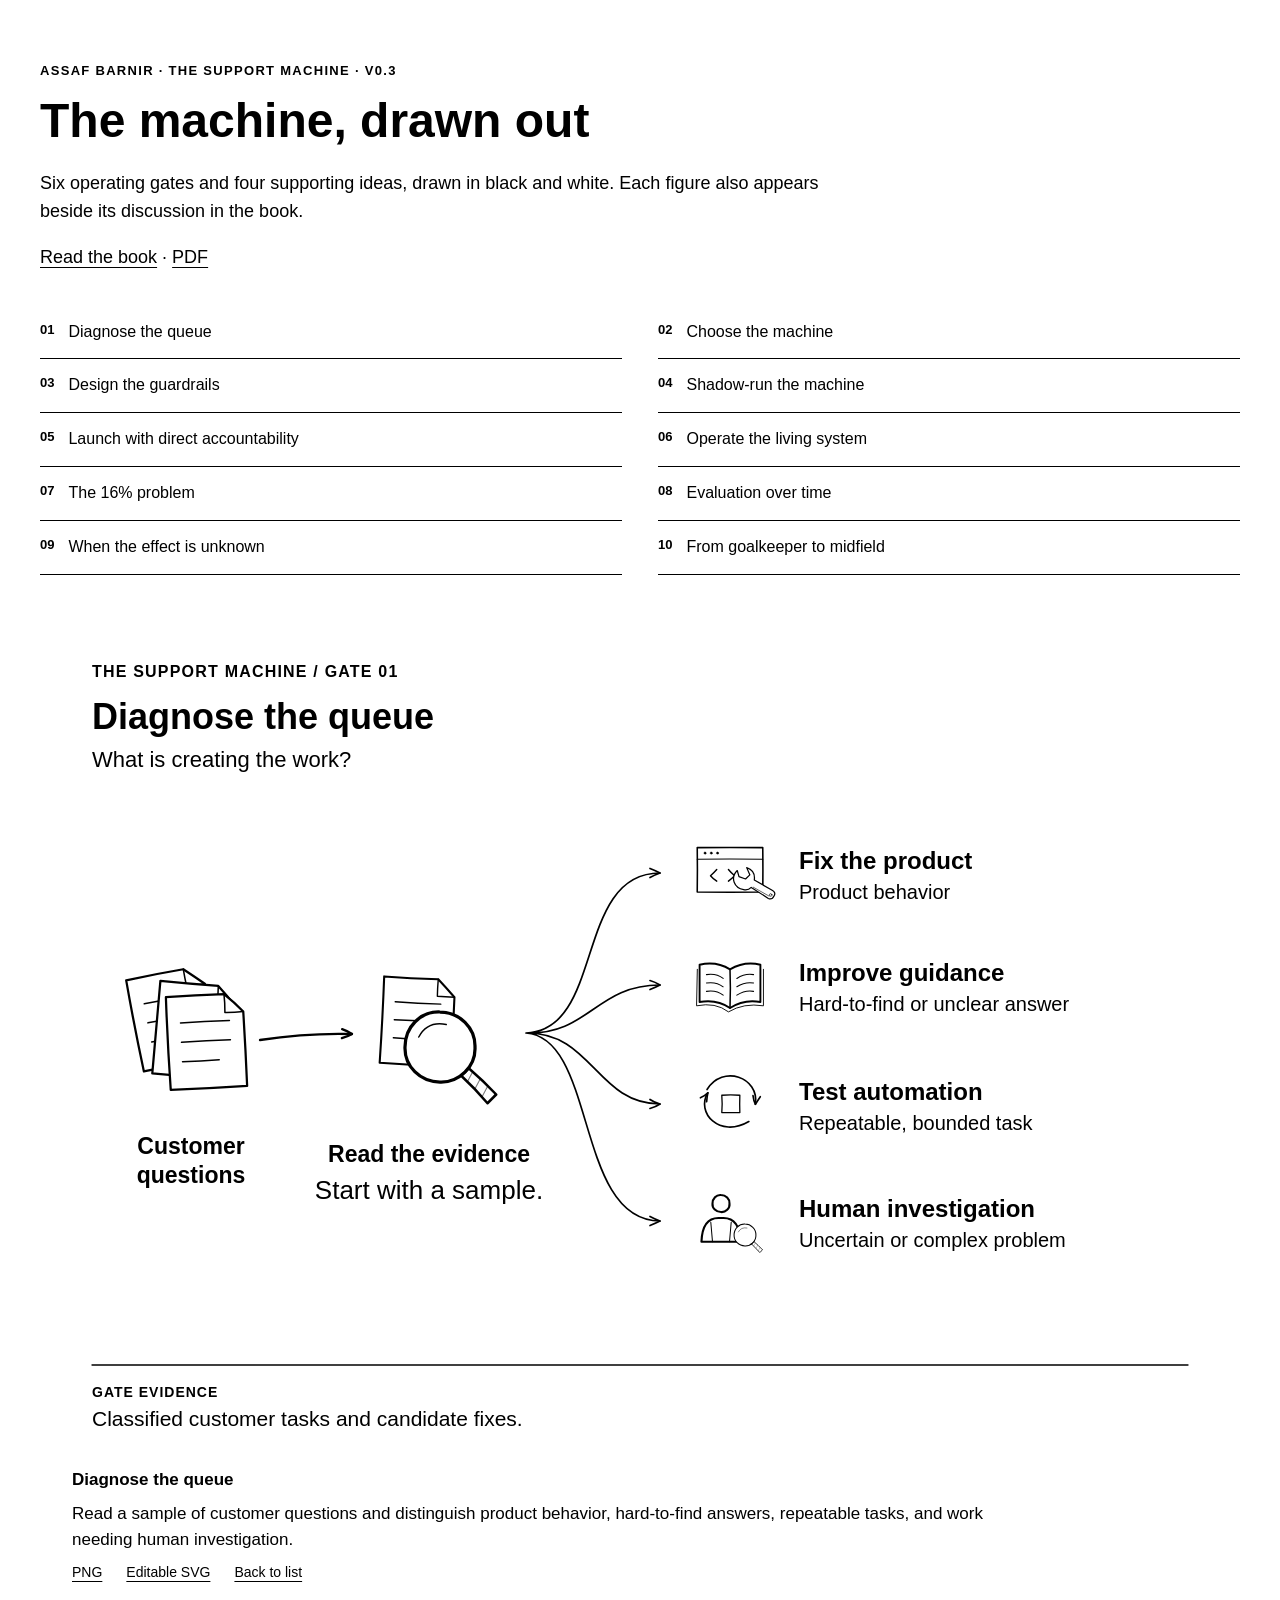
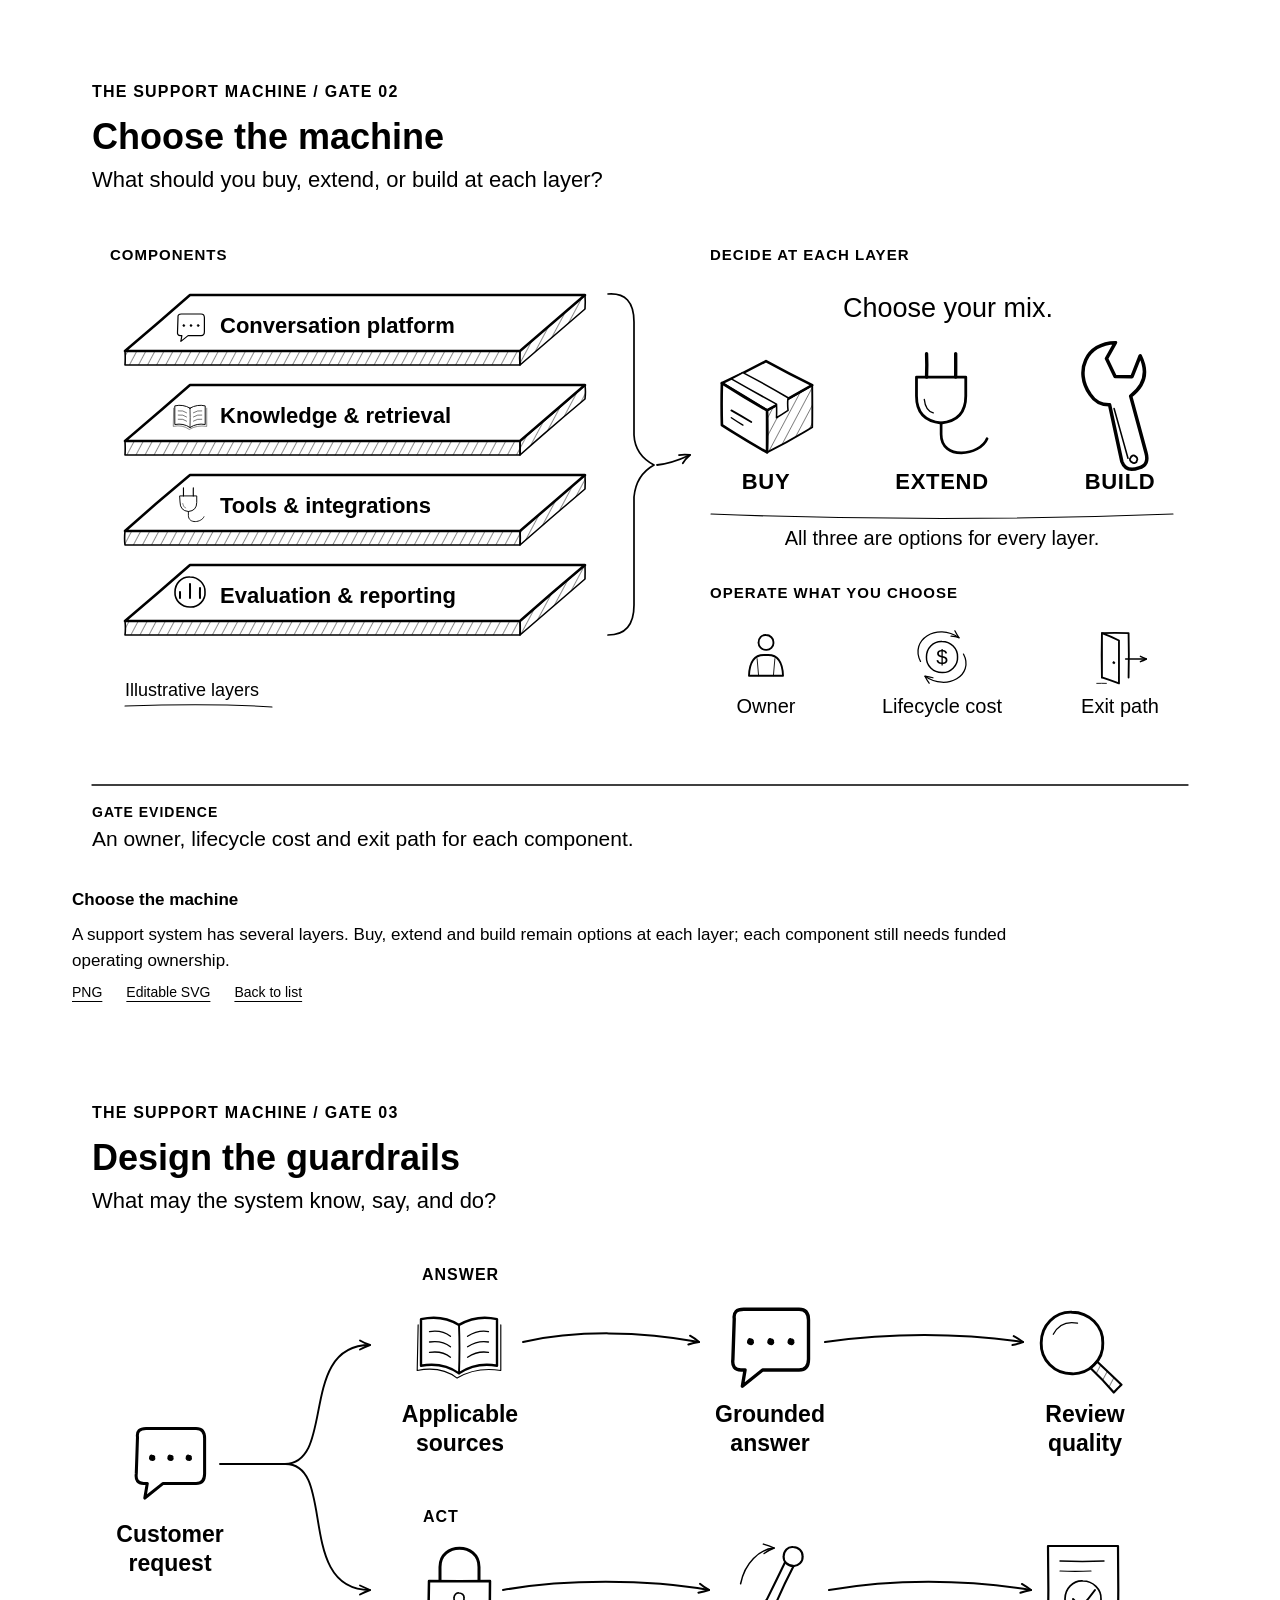
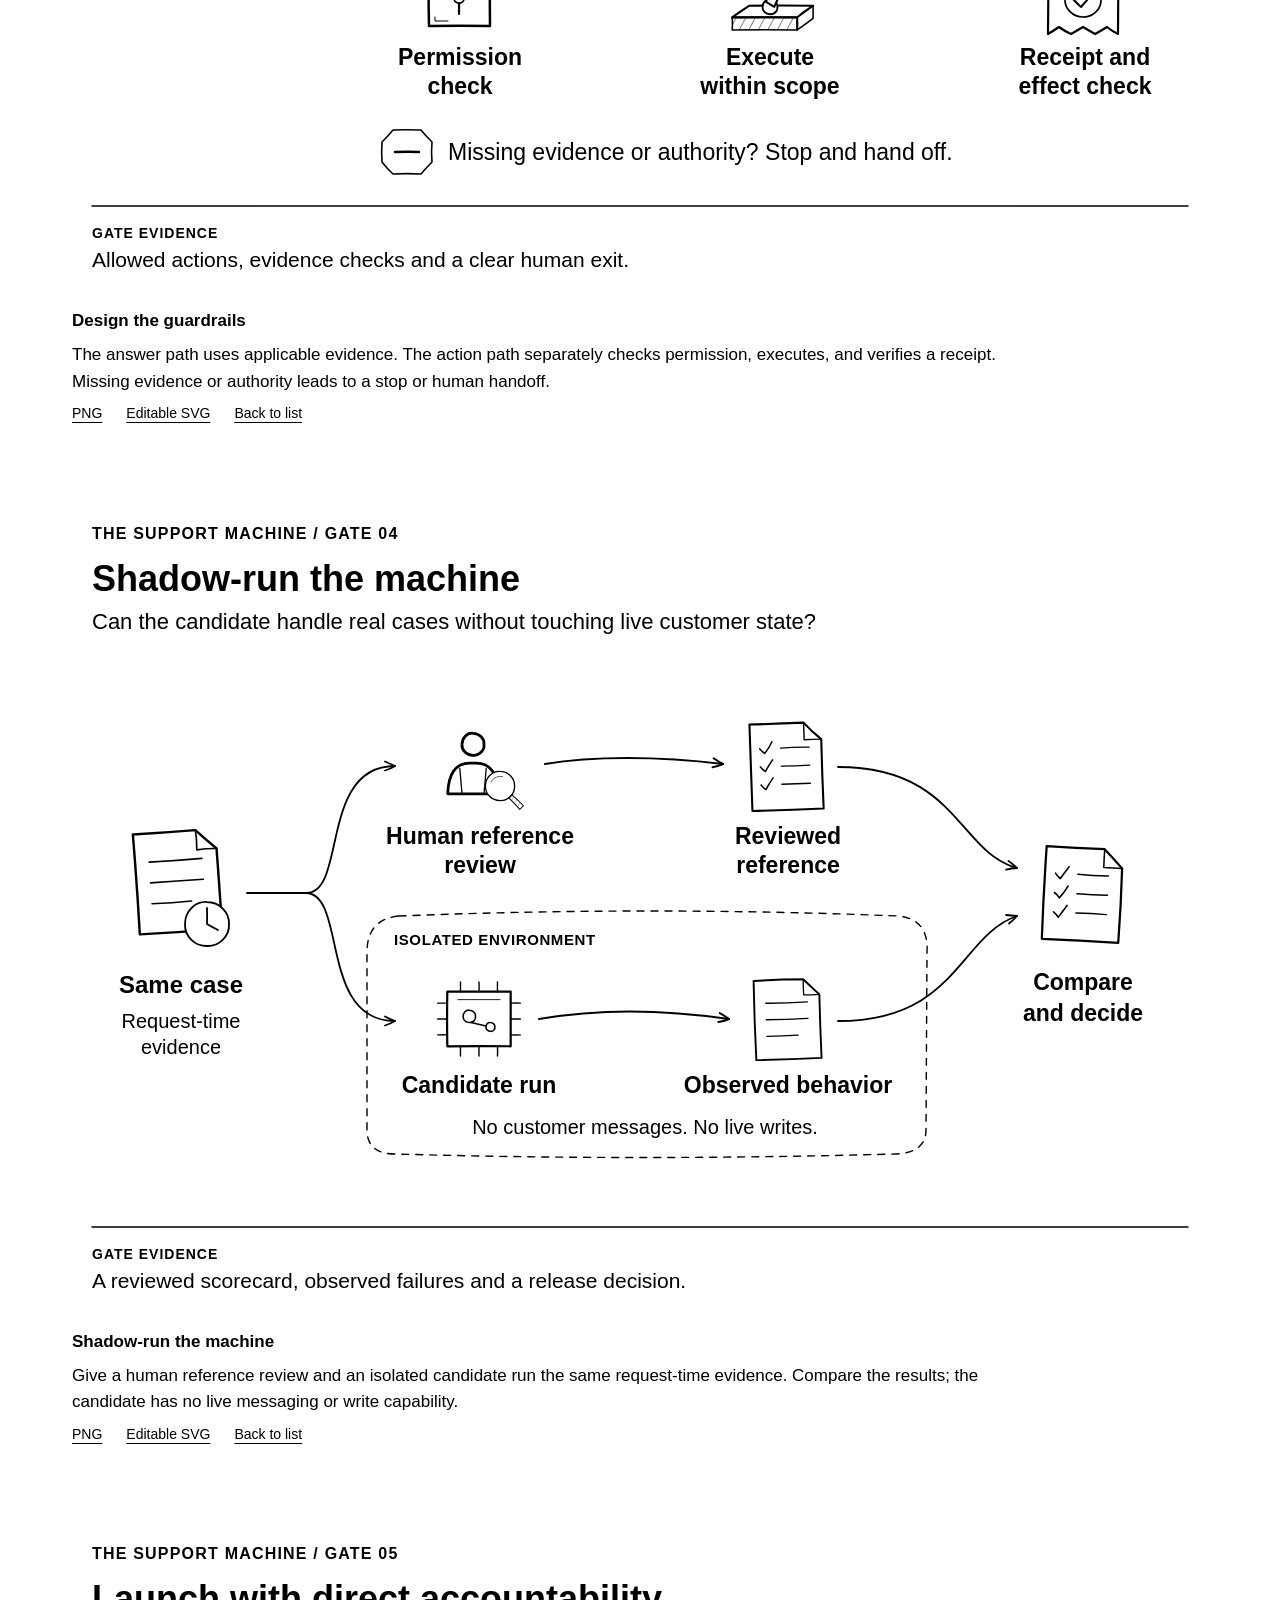
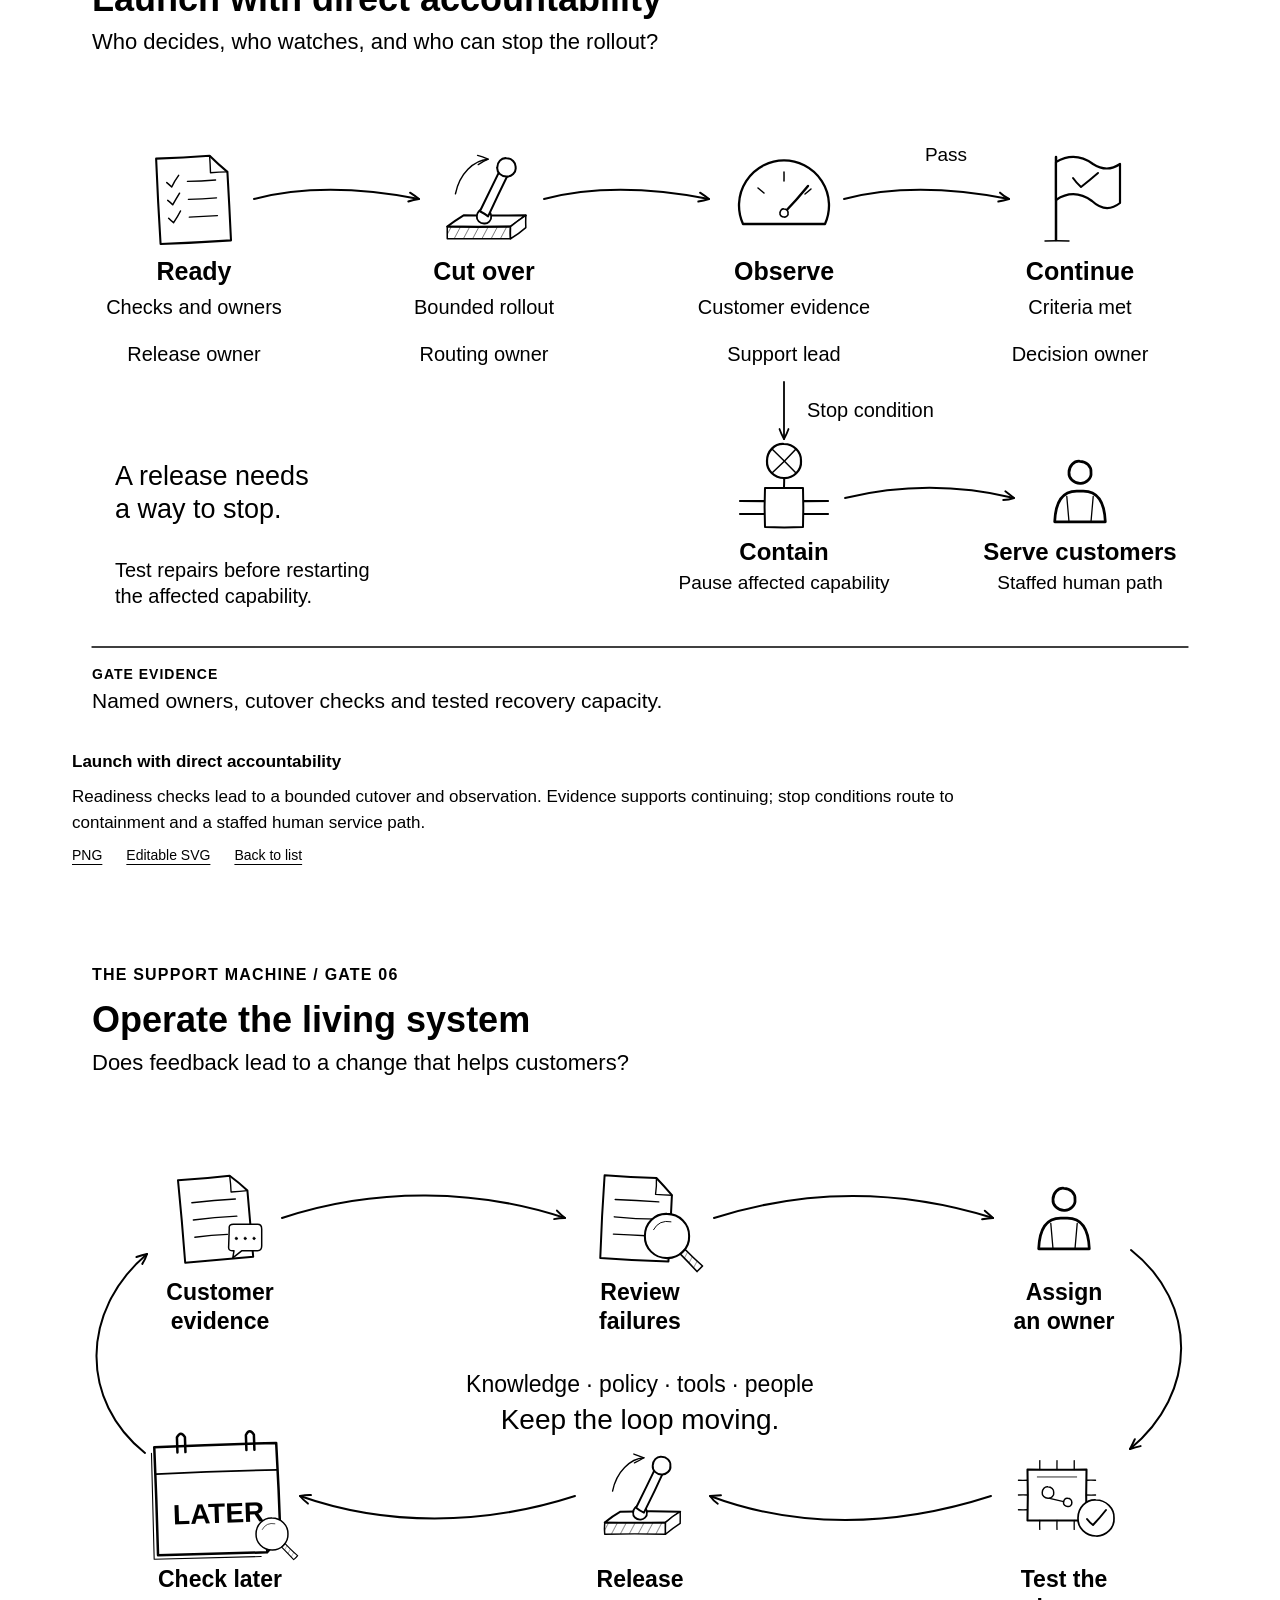
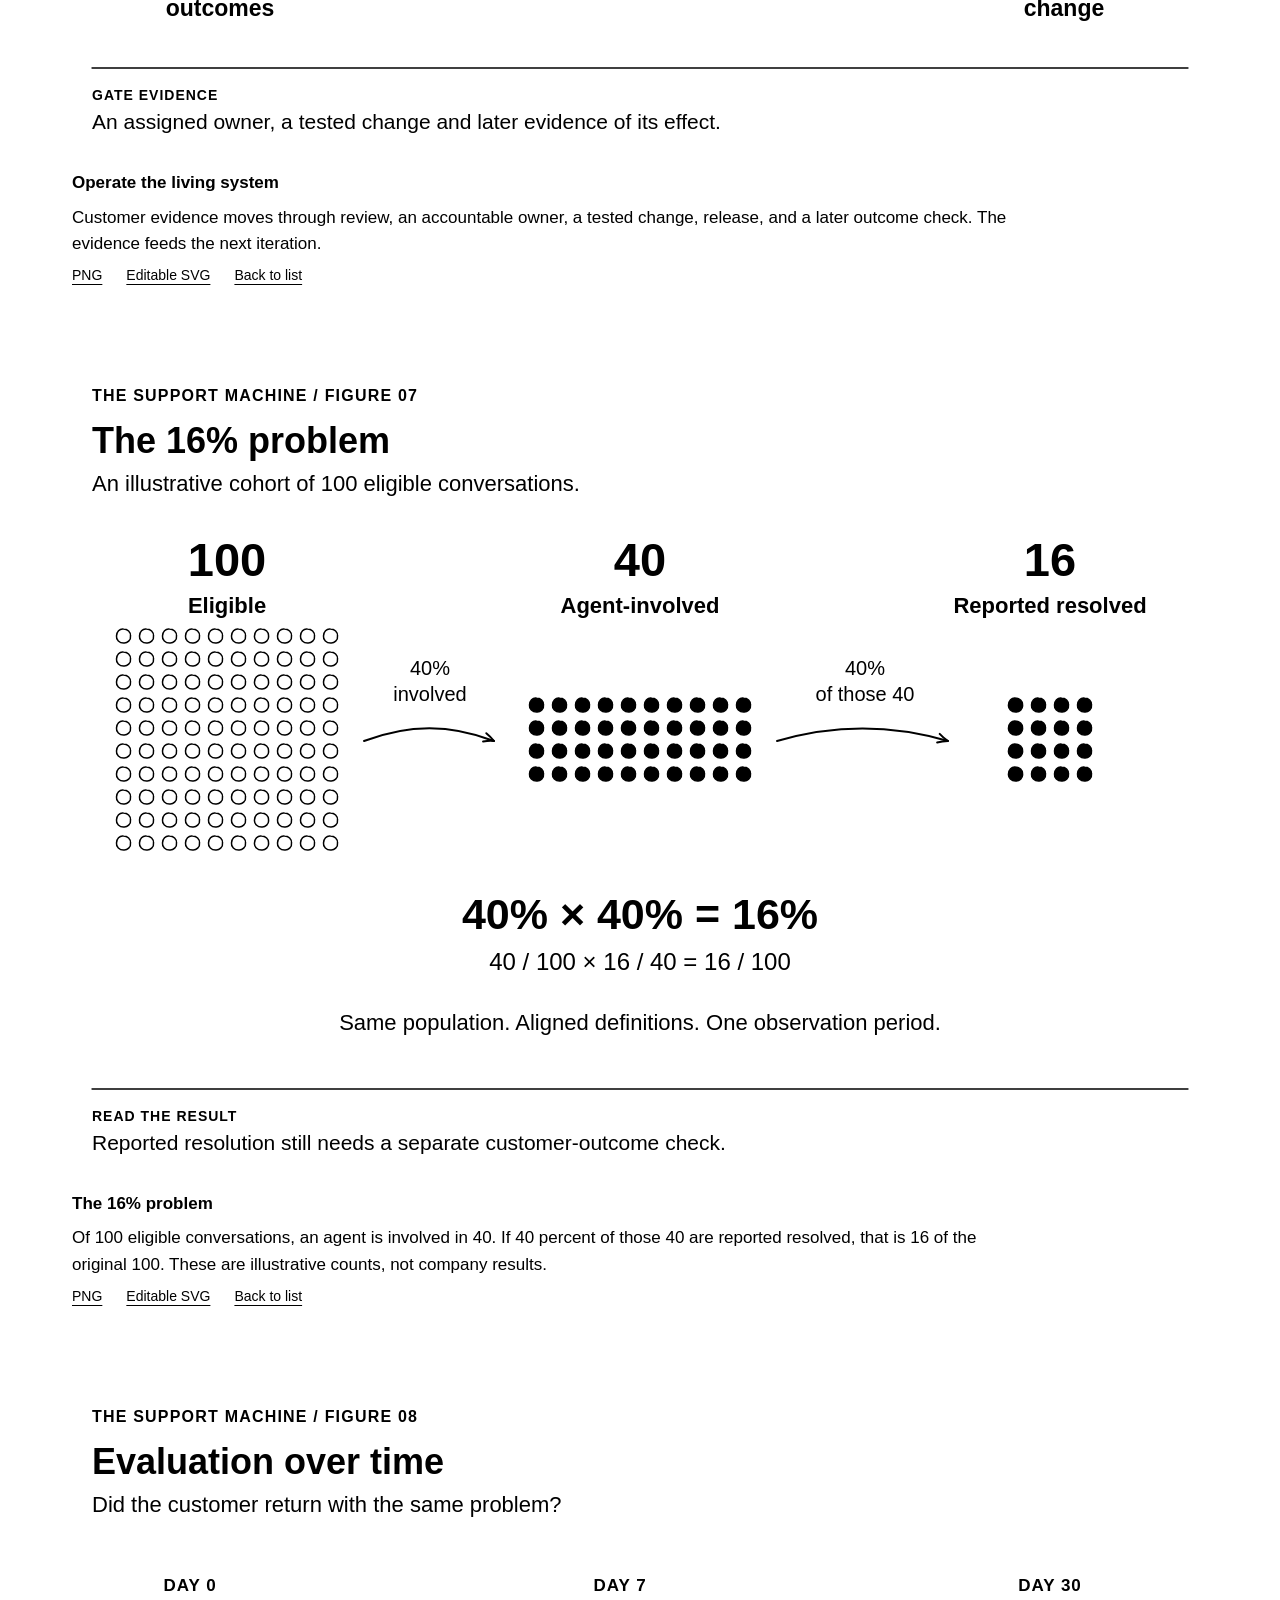
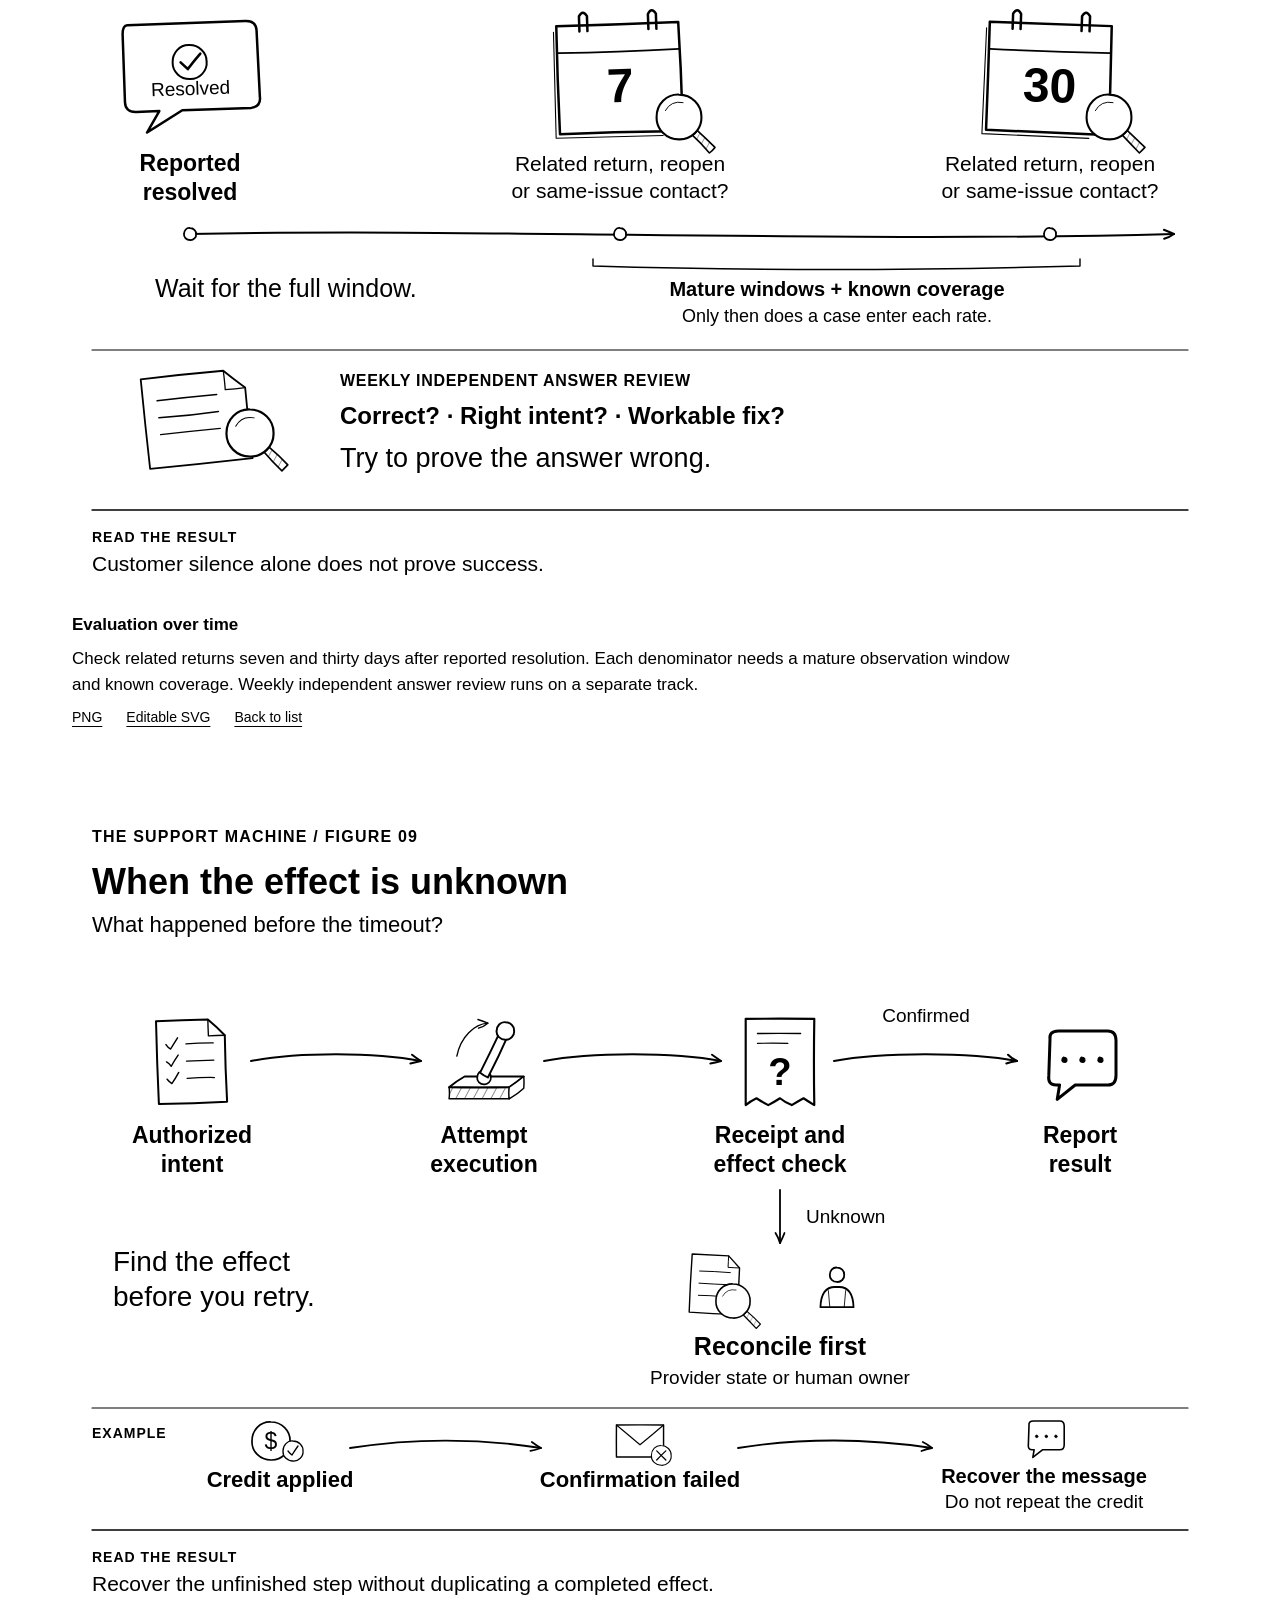
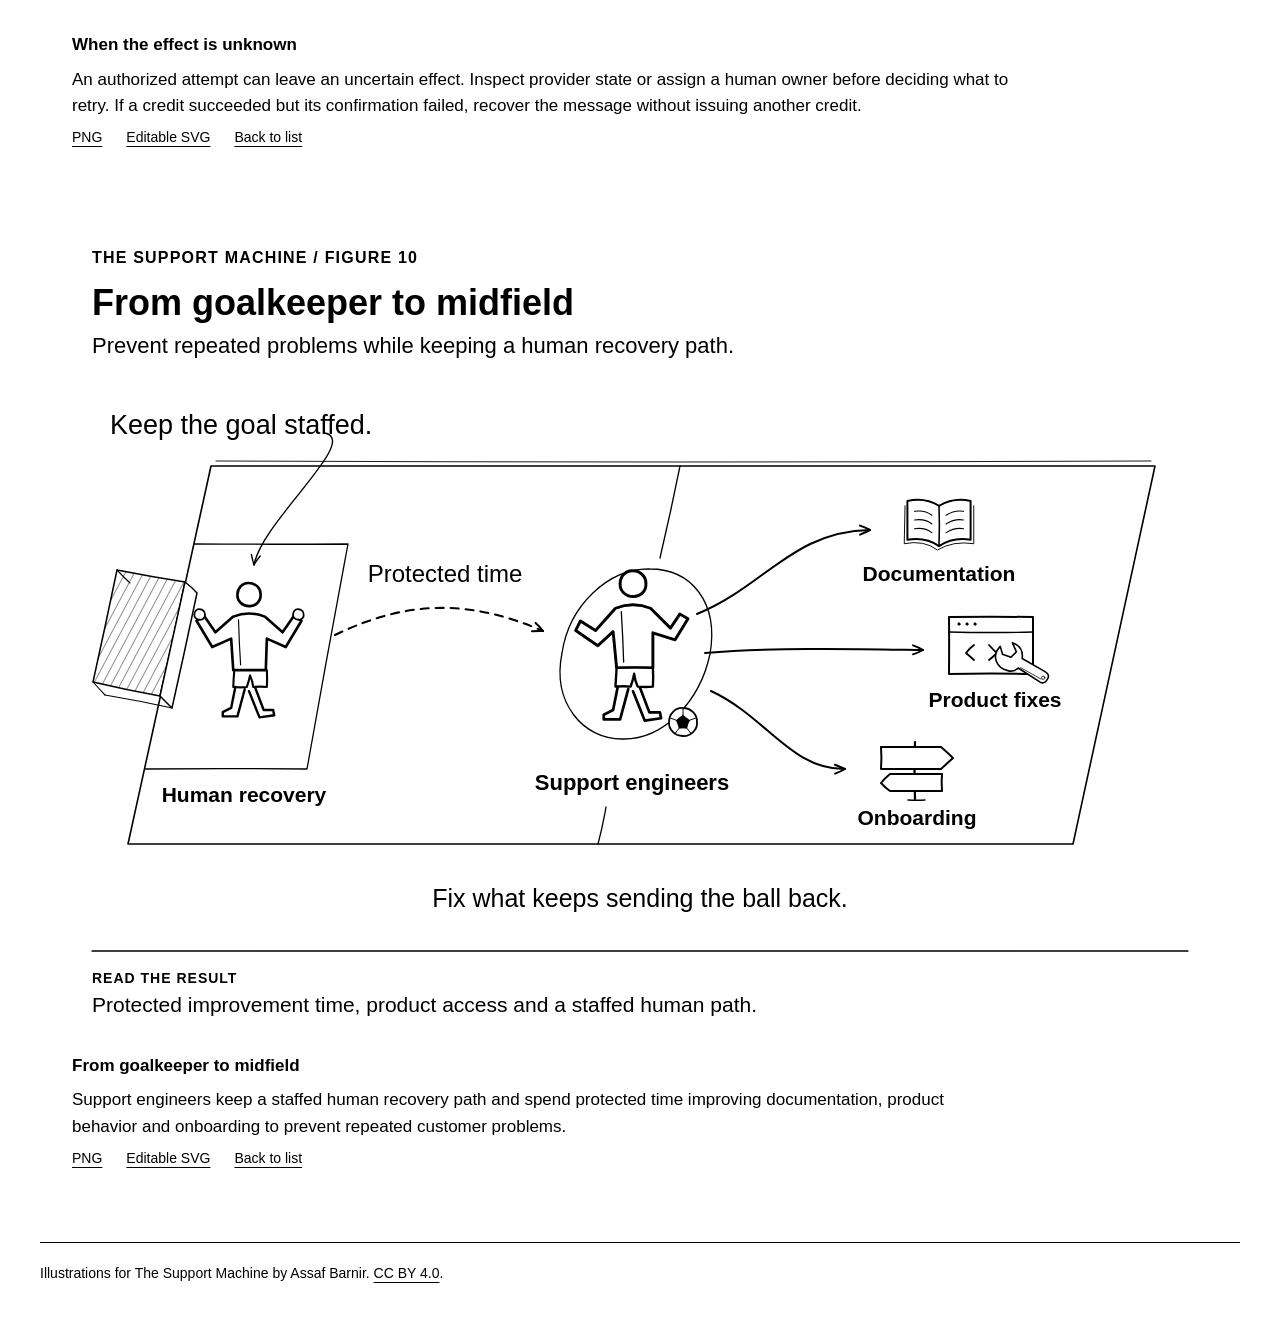
==== docs/illustrations/index.html @ 4d5a2ad4 "Illustrate the v0.3 review edition in every format" ====
<!doctype html>
<html lang="en"><head><meta charset="utf-8"><meta name="viewport" content="width=device-width,initial-scale=1"><title>The Support Machine · Illustrations</title><meta name="author" content="Assaf Barnir">
<style>*{box-sizing:border-box}html{scroll-behavior:smooth}body{margin:0;background:white;color:black;font-family:Arial,Helvetica,sans-serif;line-height:1.55}main{max-width:1264px;padding:48px 32px;margin:auto}.eyebrow{font-size:13px;letter-spacing:.1em;text-transform:uppercase;font-weight:bold}h1{font-size:clamp(32px,4vw,48px);line-height:1.1;margin:14px 0 22px}header>p{font-size:18px;max-width:800px}a{color:inherit;text-underline-offset:4px}nav{display:grid;grid-template-columns:1fr 1fr;gap:0 36px;margin:34px 0 60px}nav a{padding:14px 0;border-bottom:1px solid black;font-size:16px;text-decoration:none;display:flex;gap:14px}nav a:hover{text-decoration:underline}nav span{font-weight:bold;font-size:13px}figure{margin:0 0 72px;scroll-margin-top:24px}figure img{display:block;width:100%;height:auto}figcaption{max-width:940px;margin:12px 32px;font-size:17px}figcaption p{margin:8px 0}.files{display:flex;gap:24px;font-size:14px}footer{border-top:1px solid black;padding-top:20px;font-size:14px}a:focus-visible{outline:2px solid black;outline-offset:4px}@media(max-width:700px){main{padding:28px 12px}nav{grid-template-columns:1fr;margin-bottom:36px}figcaption{margin:12px}figure{margin-bottom:42px}}@media(prefers-reduced-motion:reduce){html{scroll-behavior:auto}}@media print{main{padding:0}header,nav,.files,footer{display:none}figure{break-inside:avoid;margin-bottom:24px}figcaption{font-size:12px}}
</style></head><body><main id="top"><header><p class="eyebrow">Assaf Barnir · The Support Machine · v0.3</p><h1>The machine, drawn out</h1><p>Six operating gates and four supporting ideas, drawn in black and white. Each figure also appears beside its discussion in the book.</p><p><a href="../book.html">Read the book</a> · <a href="../the-support-machine-v0.3.pdf">PDF</a></p></header><nav aria-label="Illustrations"><a href="#01-diagnose-the-queue"><span>01</span>Diagnose the queue</a>
<a href="#02-choose-the-machine"><span>02</span>Choose the machine</a>
<a href="#03-design-the-guardrails"><span>03</span>Design the guardrails</a>
<a href="#04-shadow-run-the-machine"><span>04</span>Shadow-run the machine</a>
<a href="#05-launch-with-accountability"><span>05</span>Launch with direct accountability</a>
<a href="#06-operate-the-living-system"><span>06</span>Operate the living system</a>
<a href="#07-the-sixteen-percent-problem"><span>07</span>The 16% problem</a>
<a href="#08-evaluation-over-time"><span>08</span>Evaluation over time</a>
<a href="#09-when-the-effect-is-unknown"><span>09</span>When the effect is unknown</a>
<a href="#10-from-goalkeeper-to-midfield"><span>10</span>From goalkeeper to midfield</a></nav><figure id="01-diagnose-the-queue"><img src="01-diagnose-the-queue.svg" width="1200" height="820" alt="Read a sample of customer questions and distinguish product behavior, hard-to-find answers, repeatable tasks, and work needing human investigation." loading="lazy"><figcaption><p><strong>Diagnose the queue</strong></p><p>Read a sample of customer questions and distinguish product behavior, hard-to-find answers, repeatable tasks, and work needing human investigation.</p><p class="files"><a href="01-diagnose-the-queue.png" download>PNG</a><a href="01-diagnose-the-queue.svg" download>Editable SVG</a><a href="#top">Back to list</a></p></figcaption></figure>
<figure id="02-choose-the-machine"><img src="02-choose-the-machine.svg" width="1200" height="820" alt="A support system has several layers. Buy, extend and build remain options at each layer; each component still needs funded operating ownership." loading="lazy"><figcaption><p><strong>Choose the machine</strong></p><p>A support system has several layers. Buy, extend and build remain options at each layer; each component still needs funded operating ownership.</p><p class="files"><a href="02-choose-the-machine.png" download>PNG</a><a href="02-choose-the-machine.svg" download>Editable SVG</a><a href="#top">Back to list</a></p></figcaption></figure>
<figure id="03-design-the-guardrails"><img src="03-design-the-guardrails.svg" width="1200" height="820" alt="The answer path uses applicable evidence. The action path separately checks permission, executes, and verifies a receipt. Missing evidence or authority leads to a stop or human handoff." loading="lazy"><figcaption><p><strong>Design the guardrails</strong></p><p>The answer path uses applicable evidence. The action path separately checks permission, executes, and verifies a receipt. Missing evidence or authority leads to a stop or human handoff.</p><p class="files"><a href="03-design-the-guardrails.png" download>PNG</a><a href="03-design-the-guardrails.svg" download>Editable SVG</a><a href="#top">Back to list</a></p></figcaption></figure>
<figure id="04-shadow-run-the-machine"><img src="04-shadow-run-the-machine.svg" width="1200" height="820" alt="Give a human reference review and an isolated candidate run the same request-time evidence. Compare the results; the candidate has no live messaging or write capability." loading="lazy"><figcaption><p><strong>Shadow-run the machine</strong></p><p>Give a human reference review and an isolated candidate run the same request-time evidence. Compare the results; the candidate has no live messaging or write capability.</p><p class="files"><a href="04-shadow-run-the-machine.png" download>PNG</a><a href="04-shadow-run-the-machine.svg" download>Editable SVG</a><a href="#top">Back to list</a></p></figcaption></figure>
<figure id="05-launch-with-accountability"><img src="05-launch-with-accountability.svg" width="1200" height="820" alt="Readiness checks lead to a bounded cutover and observation. Evidence supports continuing; stop conditions route to containment and a staffed human service path." loading="lazy"><figcaption><p><strong>Launch with direct accountability</strong></p><p>Readiness checks lead to a bounded cutover and observation. Evidence supports continuing; stop conditions route to containment and a staffed human service path.</p><p class="files"><a href="05-launch-with-accountability.png" download>PNG</a><a href="05-launch-with-accountability.svg" download>Editable SVG</a><a href="#top">Back to list</a></p></figcaption></figure>
<figure id="06-operate-the-living-system"><img src="06-operate-the-living-system.svg" width="1200" height="820" alt="Customer evidence moves through review, an accountable owner, a tested change, release, and a later outcome check. The evidence feeds the next iteration." loading="lazy"><figcaption><p><strong>Operate the living system</strong></p><p>Customer evidence moves through review, an accountable owner, a tested change, release, and a later outcome check. The evidence feeds the next iteration.</p><p class="files"><a href="06-operate-the-living-system.png" download>PNG</a><a href="06-operate-the-living-system.svg" download>Editable SVG</a><a href="#top">Back to list</a></p></figcaption></figure>
<figure id="07-the-sixteen-percent-problem"><img src="07-the-sixteen-percent-problem.svg" width="1200" height="820" alt="Of 100 eligible conversations, an agent is involved in 40. If 40 percent of those 40 are reported resolved, that is 16 of the original 100. These are illustrative counts, not company results." loading="lazy"><figcaption><p><strong>The 16% problem</strong></p><p>Of 100 eligible conversations, an agent is involved in 40. If 40 percent of those 40 are reported resolved, that is 16 of the original 100. These are illustrative counts, not company results.</p><p class="files"><a href="07-the-sixteen-percent-problem.png" download>PNG</a><a href="07-the-sixteen-percent-problem.svg" download>Editable SVG</a><a href="#top">Back to list</a></p></figcaption></figure>
<figure id="08-evaluation-over-time"><img src="08-evaluation-over-time.svg" width="1200" height="820" alt="Check related returns seven and thirty days after reported resolution. Each denominator needs a mature observation window and known coverage. Weekly independent answer review runs on a separate track." loading="lazy"><figcaption><p><strong>Evaluation over time</strong></p><p>Check related returns seven and thirty days after reported resolution. Each denominator needs a mature observation window and known coverage. Weekly independent answer review runs on a separate track.</p><p class="files"><a href="08-evaluation-over-time.png" download>PNG</a><a href="08-evaluation-over-time.svg" download>Editable SVG</a><a href="#top">Back to list</a></p></figcaption></figure>
<figure id="09-when-the-effect-is-unknown"><img src="09-when-the-effect-is-unknown.svg" width="1200" height="820" alt="An authorized attempt can leave an uncertain effect. Inspect provider state or assign a human owner before deciding what to retry. If a credit succeeded but its confirmation failed, recover the message without issuing another credit." loading="lazy"><figcaption><p><strong>When the effect is unknown</strong></p><p>An authorized attempt can leave an uncertain effect. Inspect provider state or assign a human owner before deciding what to retry. If a credit succeeded but its confirmation failed, recover the message without issuing another credit.</p><p class="files"><a href="09-when-the-effect-is-unknown.png" download>PNG</a><a href="09-when-the-effect-is-unknown.svg" download>Editable SVG</a><a href="#top">Back to list</a></p></figcaption></figure>
<figure id="10-from-goalkeeper-to-midfield"><img src="10-from-goalkeeper-to-midfield.svg" width="1200" height="820" alt="Support engineers keep a staffed human recovery path and spend protected time improving documentation, product behavior and onboarding to prevent repeated customer problems." loading="lazy"><figcaption><p><strong>From goalkeeper to midfield</strong></p><p>Support engineers keep a staffed human recovery path and spend protected time improving documentation, product behavior and onboarding to prevent repeated customer problems.</p><p class="files"><a href="10-from-goalkeeper-to-midfield.png" download>PNG</a><a href="10-from-goalkeeper-to-midfield.svg" download>Editable SVG</a><a href="#top">Back to list</a></p></figcaption></figure><footer>Illustrations for The Support Machine by Assaf Barnir. <a href="https://creativecommons.org/licenses/by/4.0/">CC BY 4.0</a>.</footer></main></body></html>
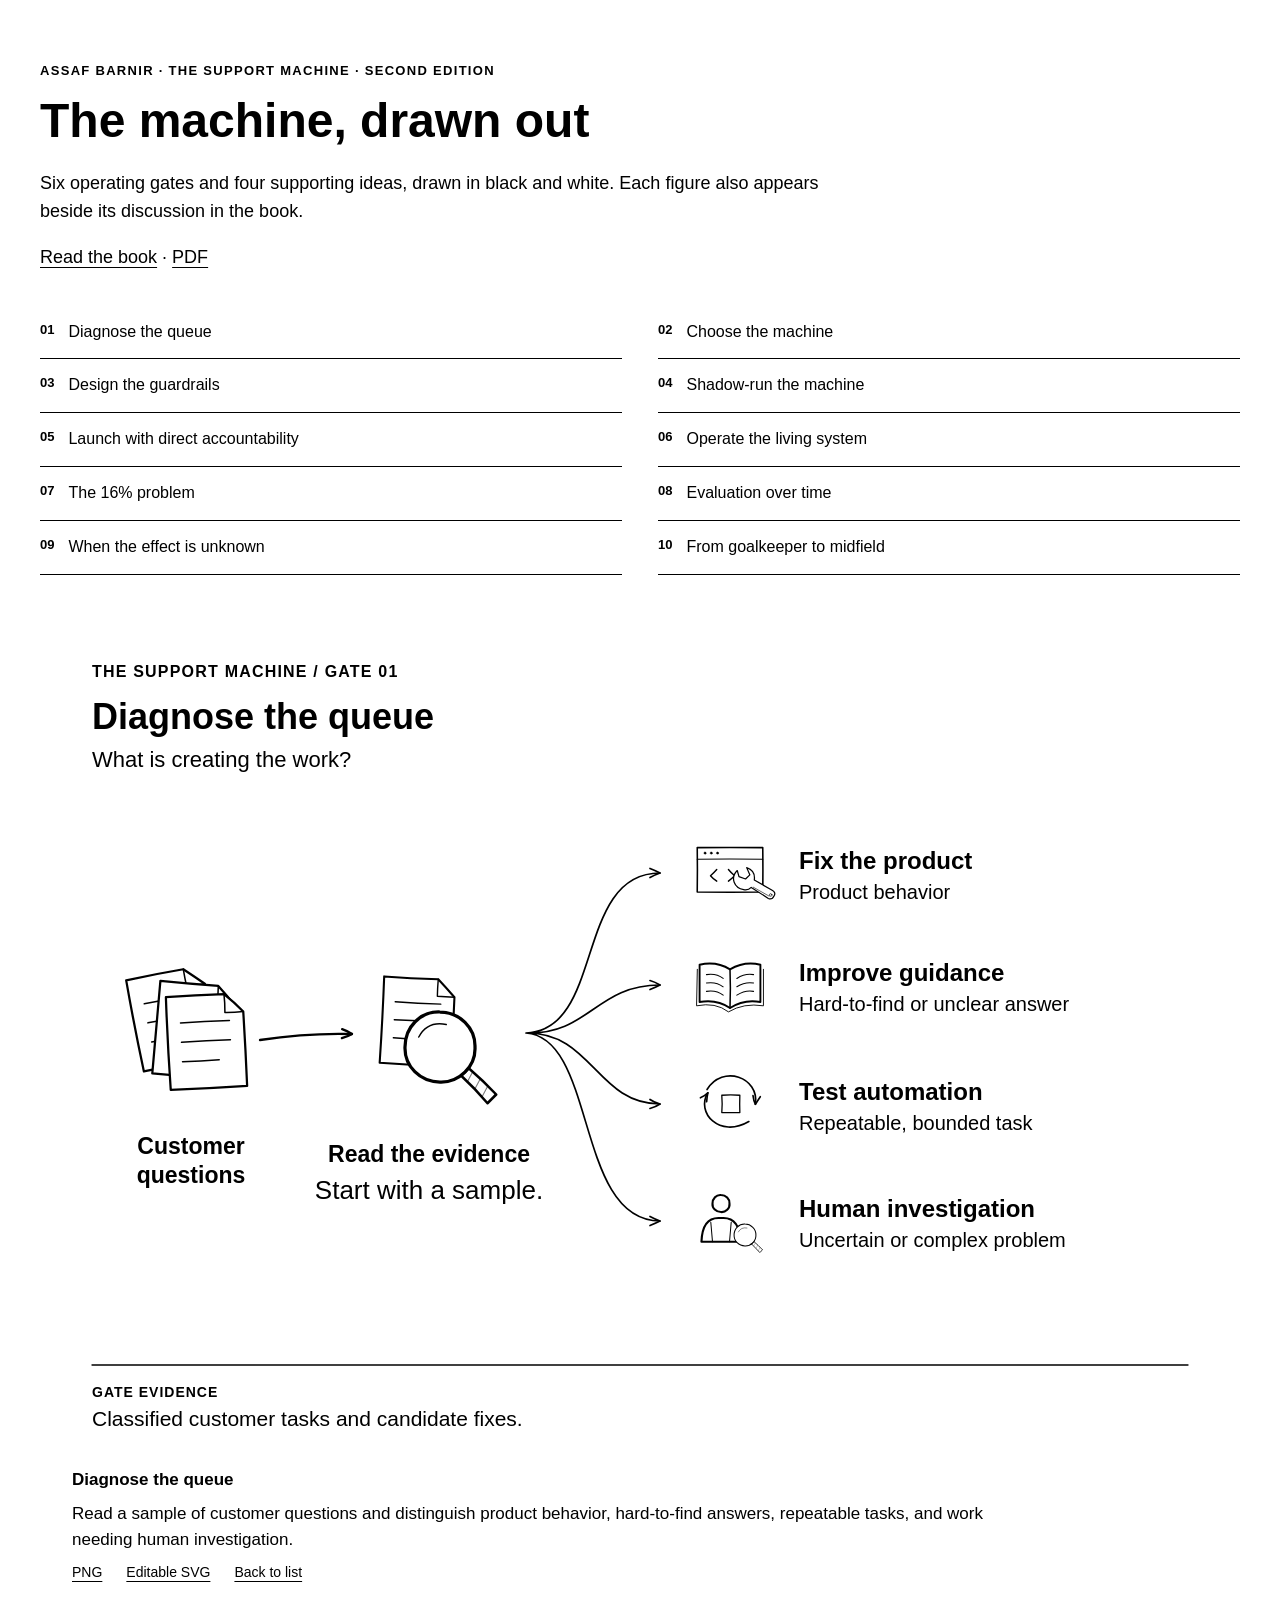
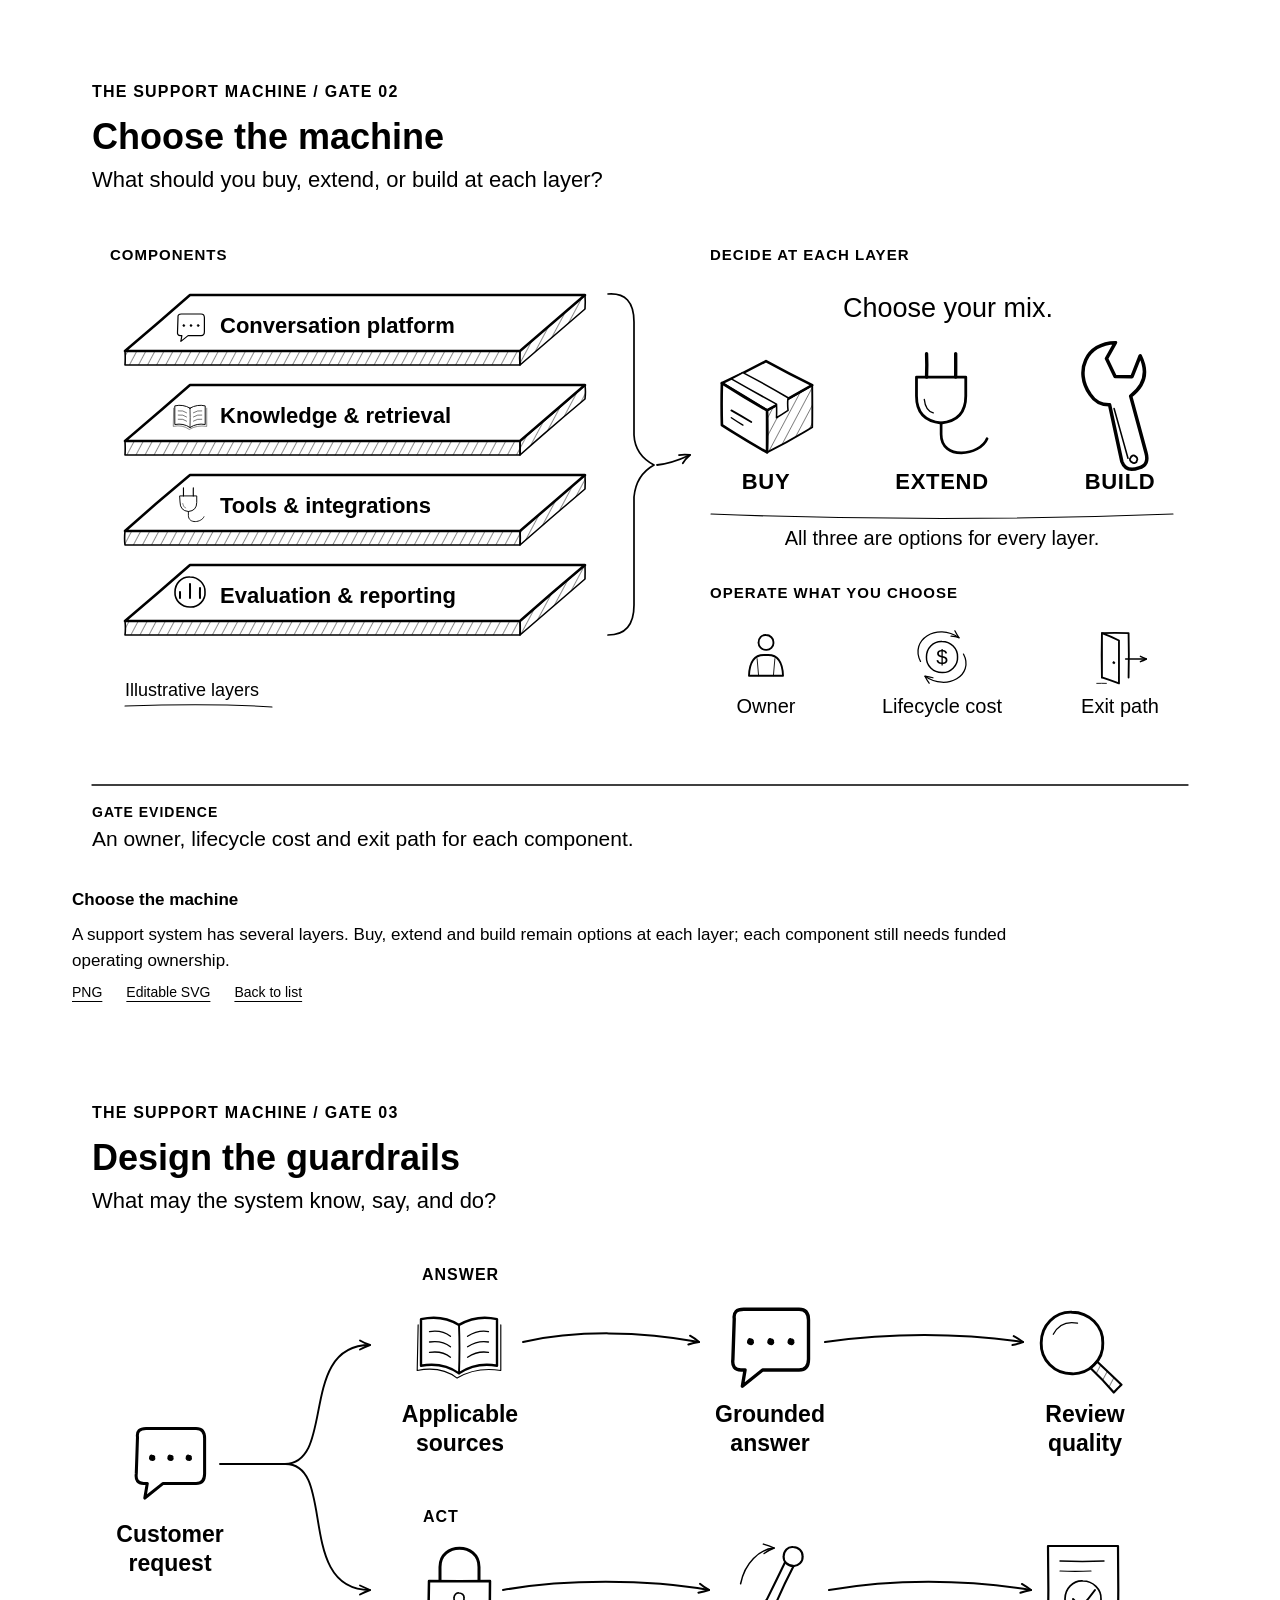
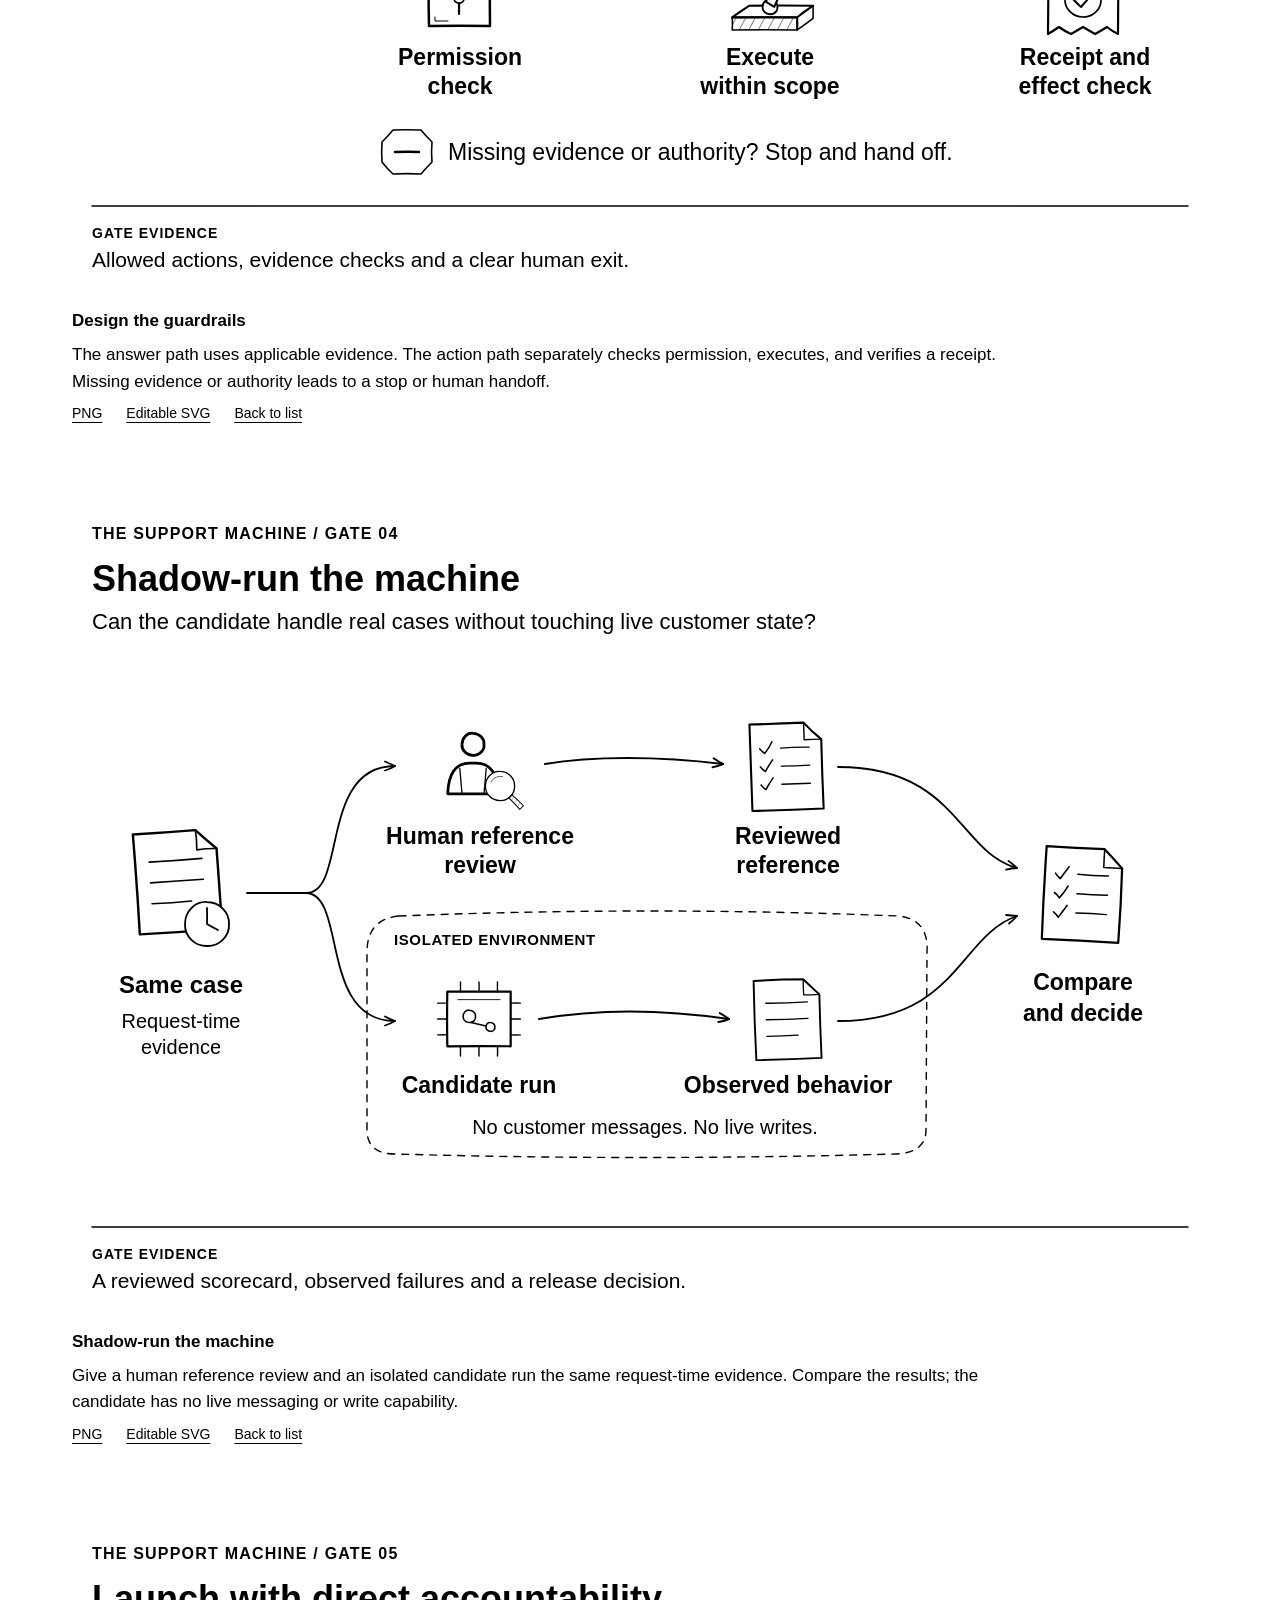
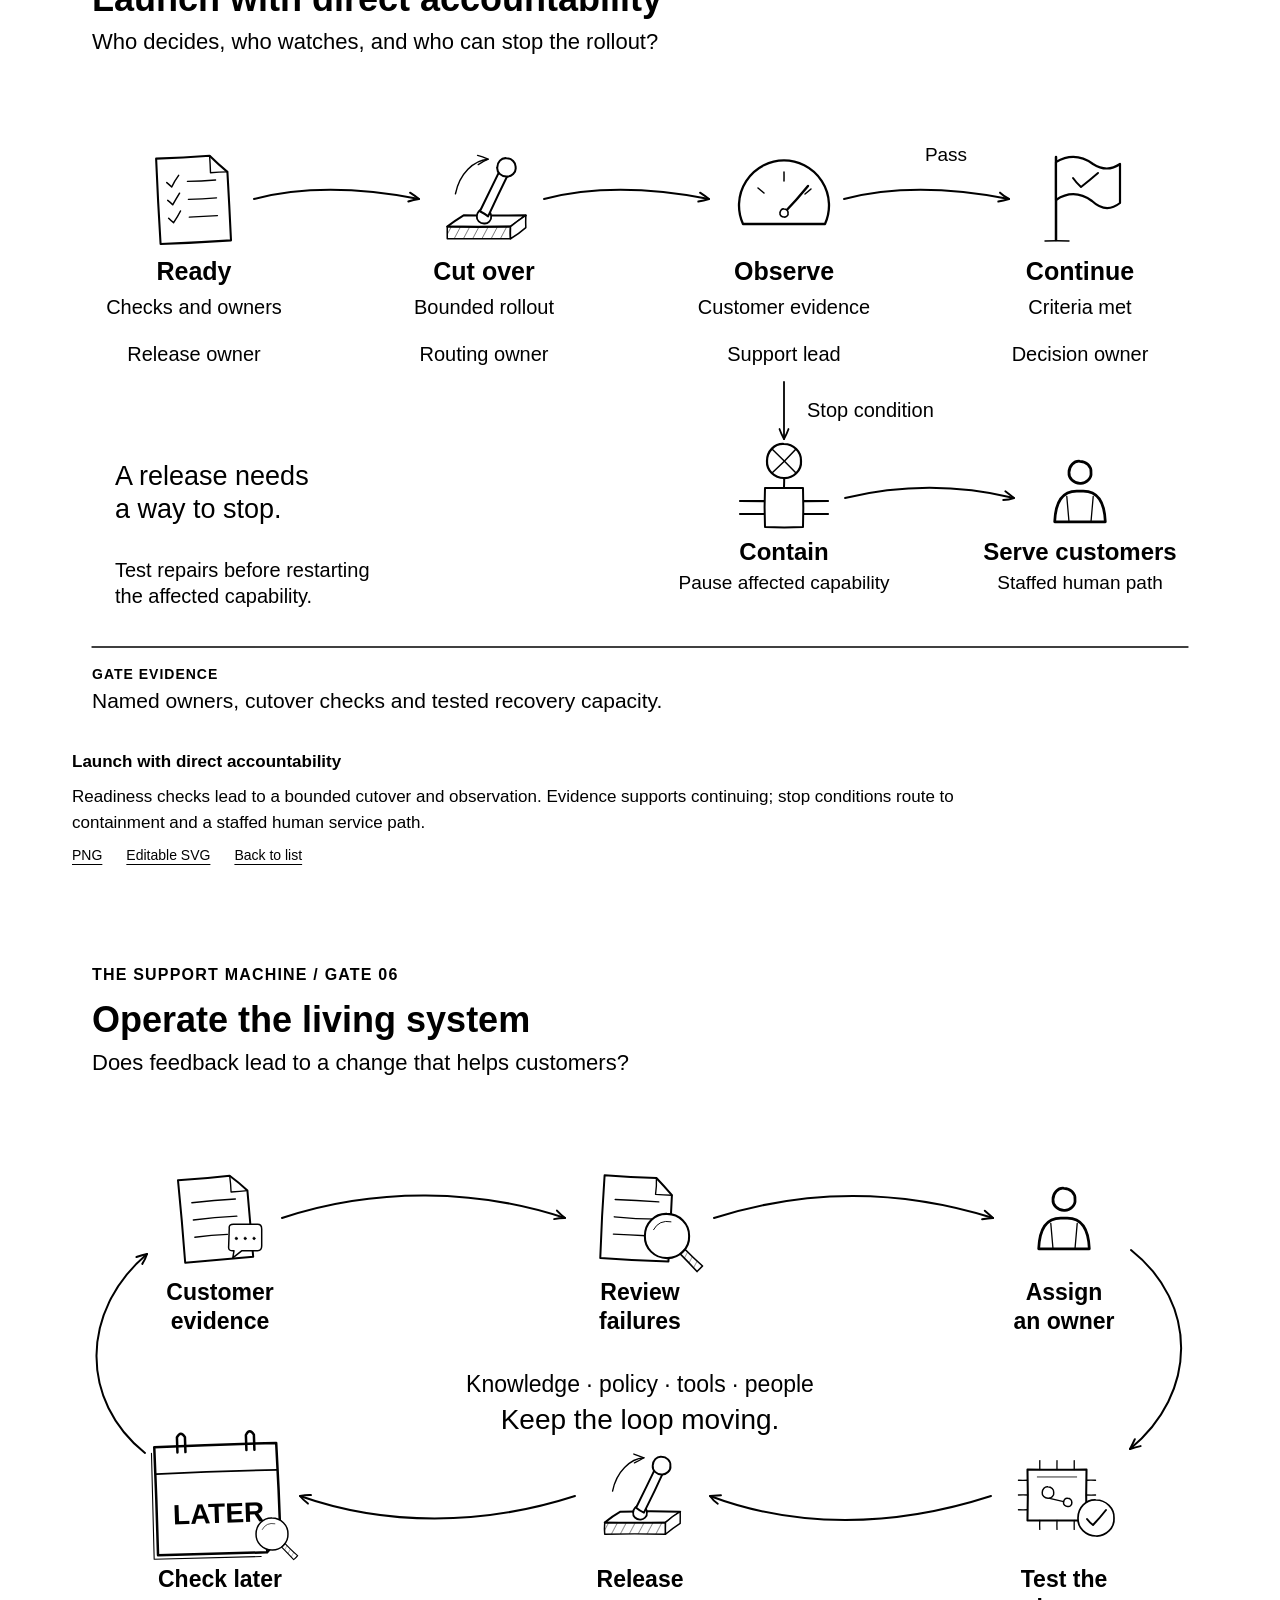
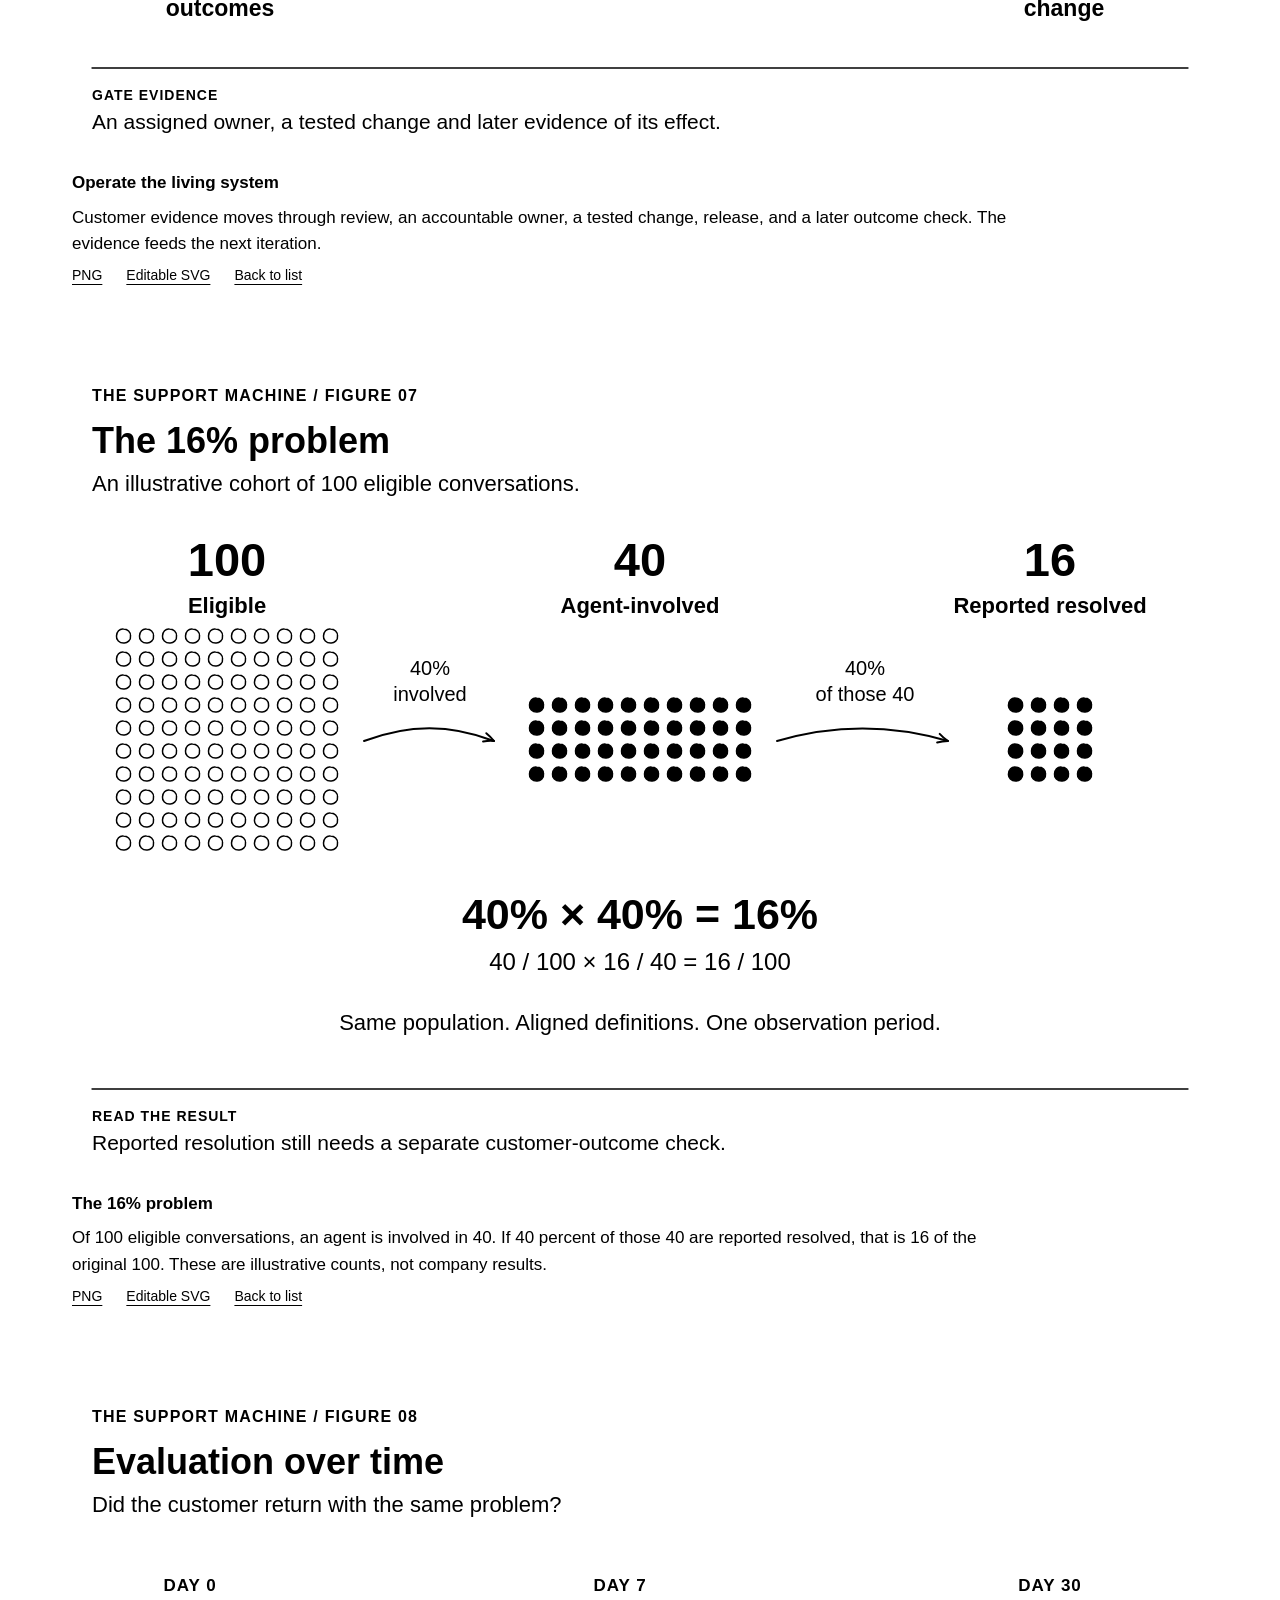
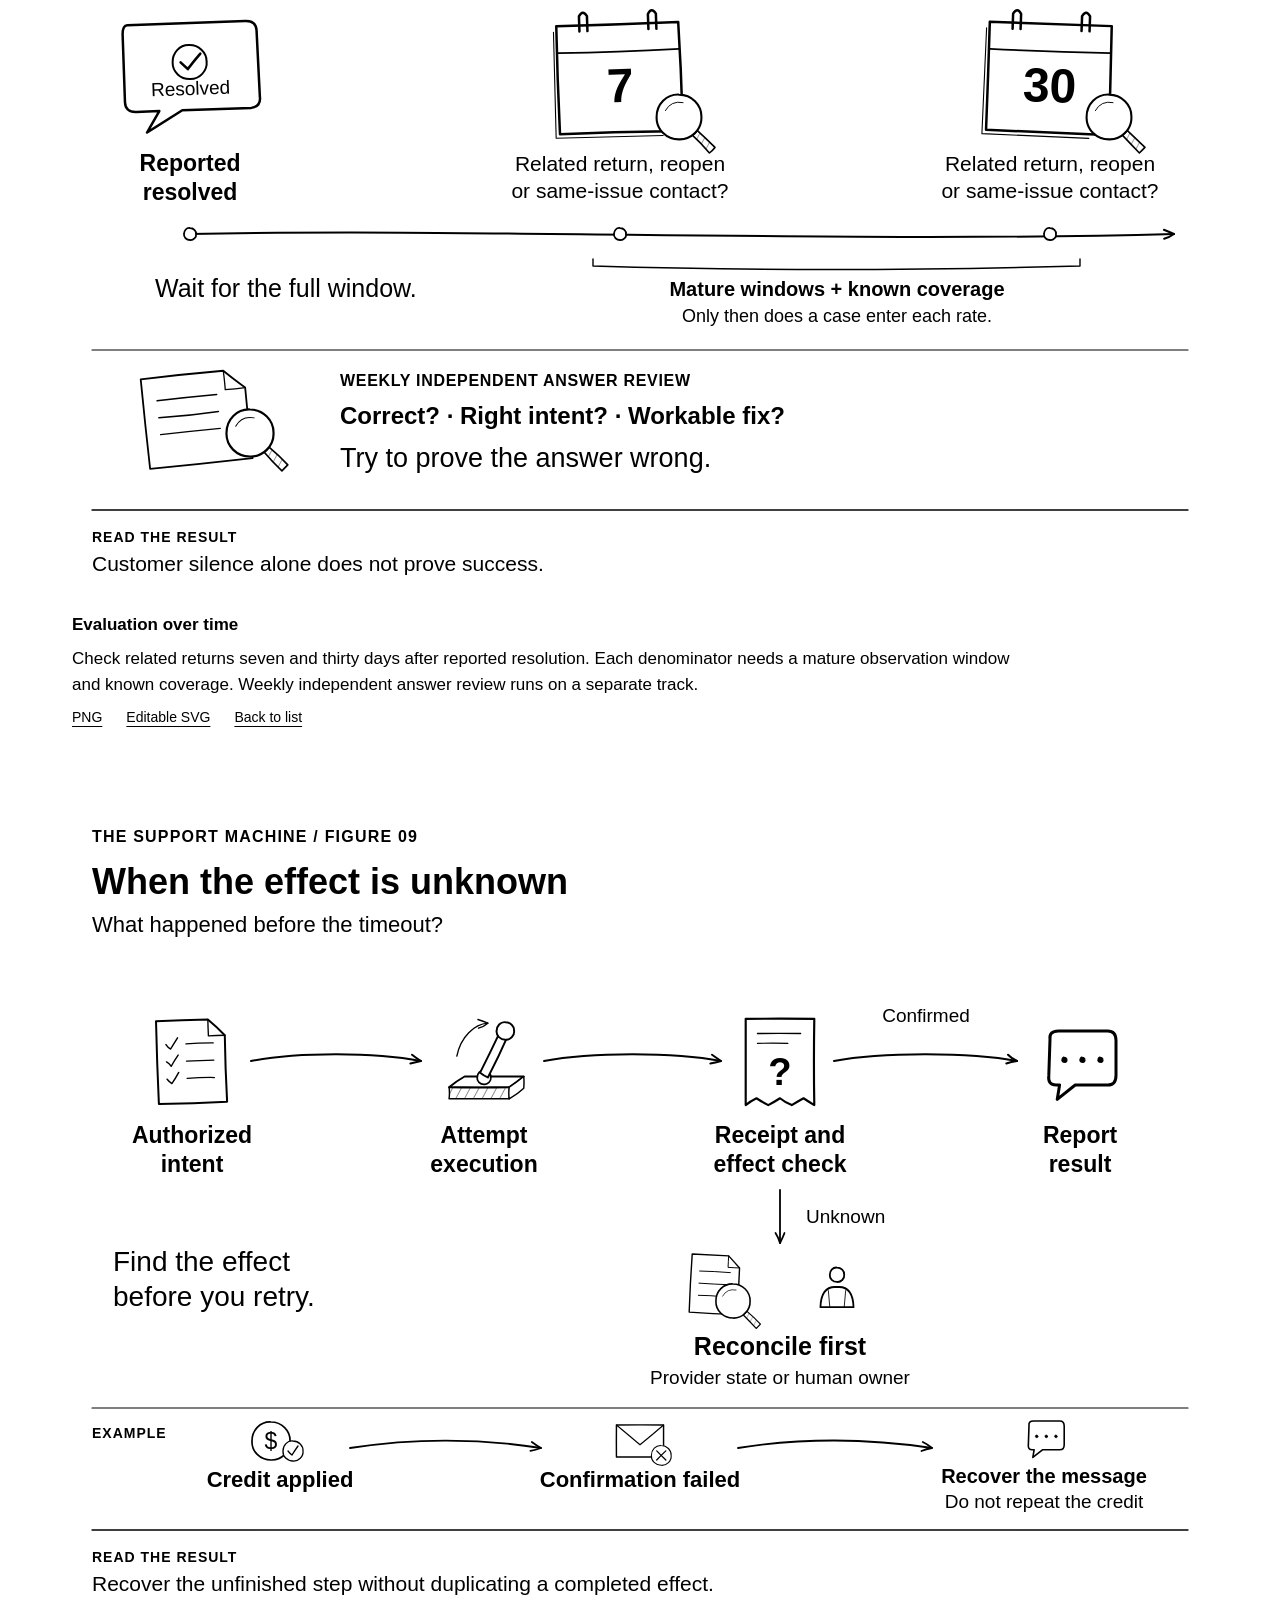
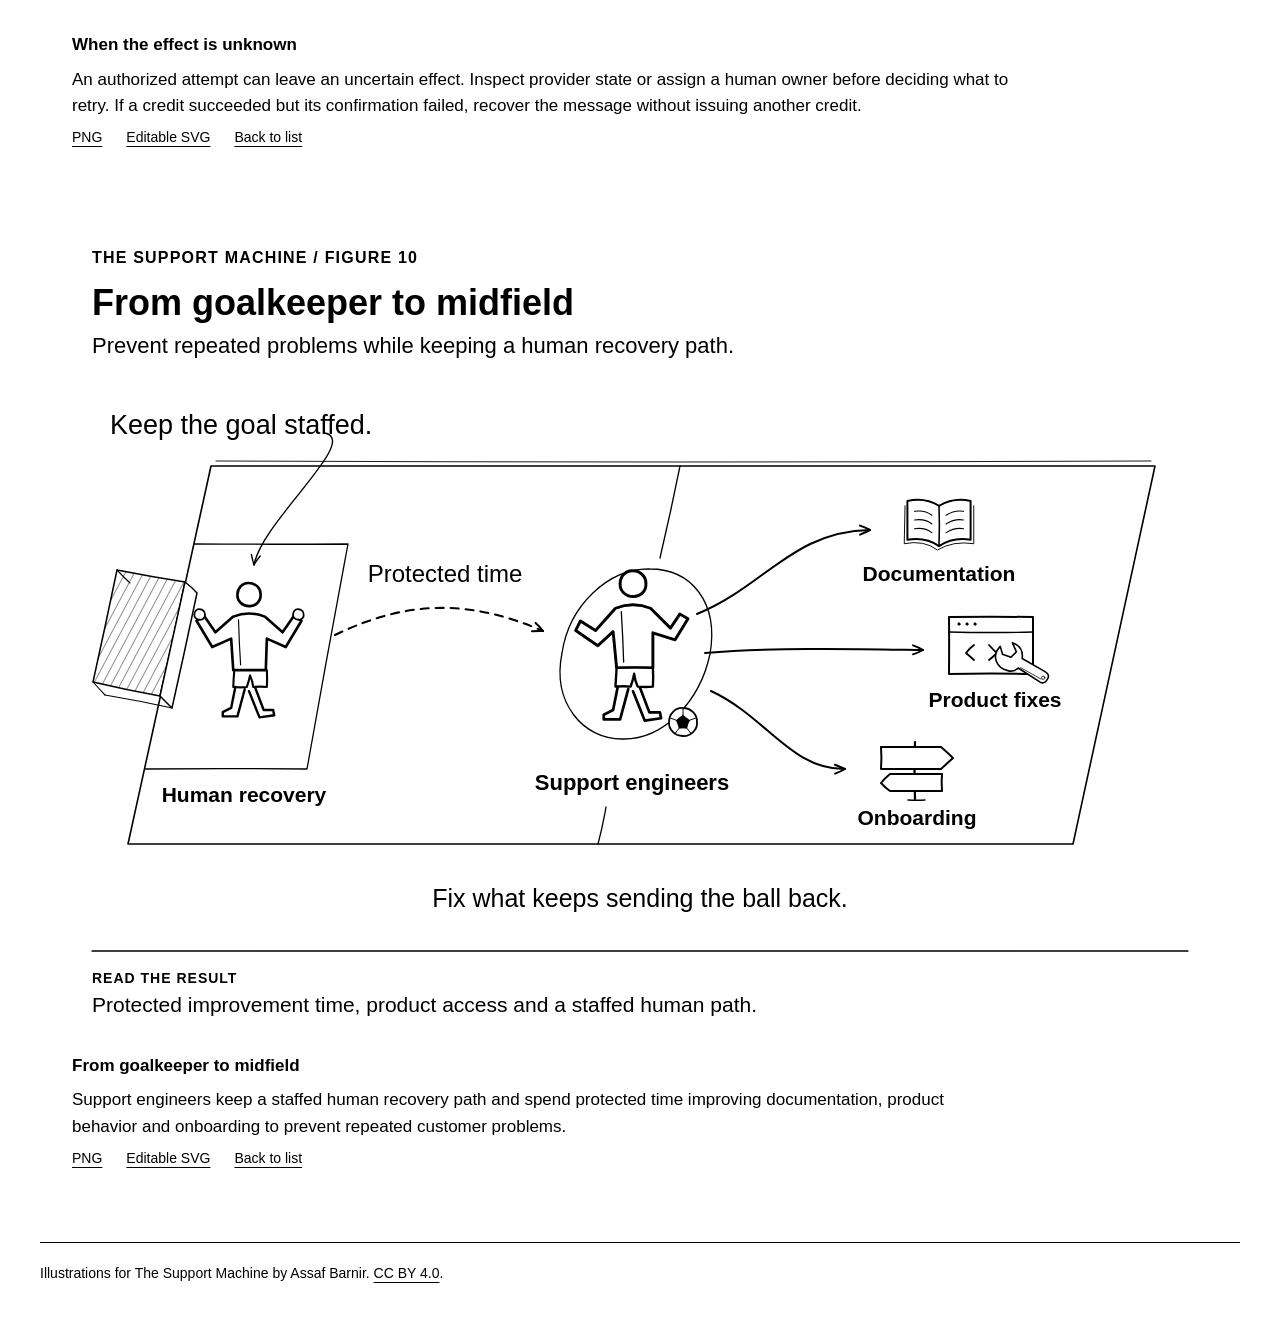
==== commit 2ed9c908: "feat: publish The Support Machine Second Edition Unify edition naming, release formats, reader notes" ====
--- a/docs/illustrations/index.html
+++ b/docs/illustrations/index.html
@@ -1,7 +1,7 @@
 <!doctype html>
 <html lang="en"><head><meta charset="utf-8"><meta name="viewport" content="width=device-width,initial-scale=1"><title>The Support Machine · Illustrations</title><meta name="author" content="Assaf Barnir">
 <style>*{box-sizing:border-box}html{scroll-behavior:smooth}body{margin:0;background:white;color:black;font-family:Arial,Helvetica,sans-serif;line-height:1.55}main{max-width:1264px;padding:48px 32px;margin:auto}.eyebrow{font-size:13px;letter-spacing:.1em;text-transform:uppercase;font-weight:bold}h1{font-size:clamp(32px,4vw,48px);line-height:1.1;margin:14px 0 22px}header>p{font-size:18px;max-width:800px}a{color:inherit;text-underline-offset:4px}nav{display:grid;grid-template-columns:1fr 1fr;gap:0 36px;margin:34px 0 60px}nav a{padding:14px 0;border-bottom:1px solid black;font-size:16px;text-decoration:none;display:flex;gap:14px}nav a:hover{text-decoration:underline}nav span{font-weight:bold;font-size:13px}figure{margin:0 0 72px;scroll-margin-top:24px}figure img{display:block;width:100%;height:auto}figcaption{max-width:940px;margin:12px 32px;font-size:17px}figcaption p{margin:8px 0}.files{display:flex;gap:24px;font-size:14px}footer{border-top:1px solid black;padding-top:20px;font-size:14px}a:focus-visible{outline:2px solid black;outline-offset:4px}@media(max-width:700px){main{padding:28px 12px}nav{grid-template-columns:1fr;margin-bottom:36px}figcaption{margin:12px}figure{margin-bottom:42px}}@media(prefers-reduced-motion:reduce){html{scroll-behavior:auto}}@media print{main{padding:0}header,nav,.files,footer{display:none}figure{break-inside:avoid;margin-bottom:24px}figcaption{font-size:12px}}
-</style></head><body><main id="top"><header><p class="eyebrow">Assaf Barnir · The Support Machine · v0.3</p><h1>The machine, drawn out</h1><p>Six operating gates and four supporting ideas, drawn in black and white. Each figure also appears beside its discussion in the book.</p><p><a href="../book.html">Read the book</a> · <a href="../the-support-machine-v0.3.pdf">PDF</a></p></header><nav aria-label="Illustrations"><a href="#01-diagnose-the-queue"><span>01</span>Diagnose the queue</a>
+</style></head><body><main id="top"><header><p class="eyebrow">Assaf Barnir · The Support Machine · Second Edition</p><h1>The machine, drawn out</h1><p>Six operating gates and four supporting ideas, drawn in black and white. Each figure also appears beside its discussion in the book.</p><p><a href="../book.html">Read the book</a> · <a href="../the-support-machine-second-edition.pdf">PDF</a></p></header><nav aria-label="Illustrations"><a href="#01-diagnose-the-queue"><span>01</span>Diagnose the queue</a>
 <a href="#02-choose-the-machine"><span>02</span>Choose the machine</a>
 <a href="#03-design-the-guardrails"><span>03</span>Design the guardrails</a>
 <a href="#04-shadow-run-the-machine"><span>04</span>Shadow-run the machine</a>
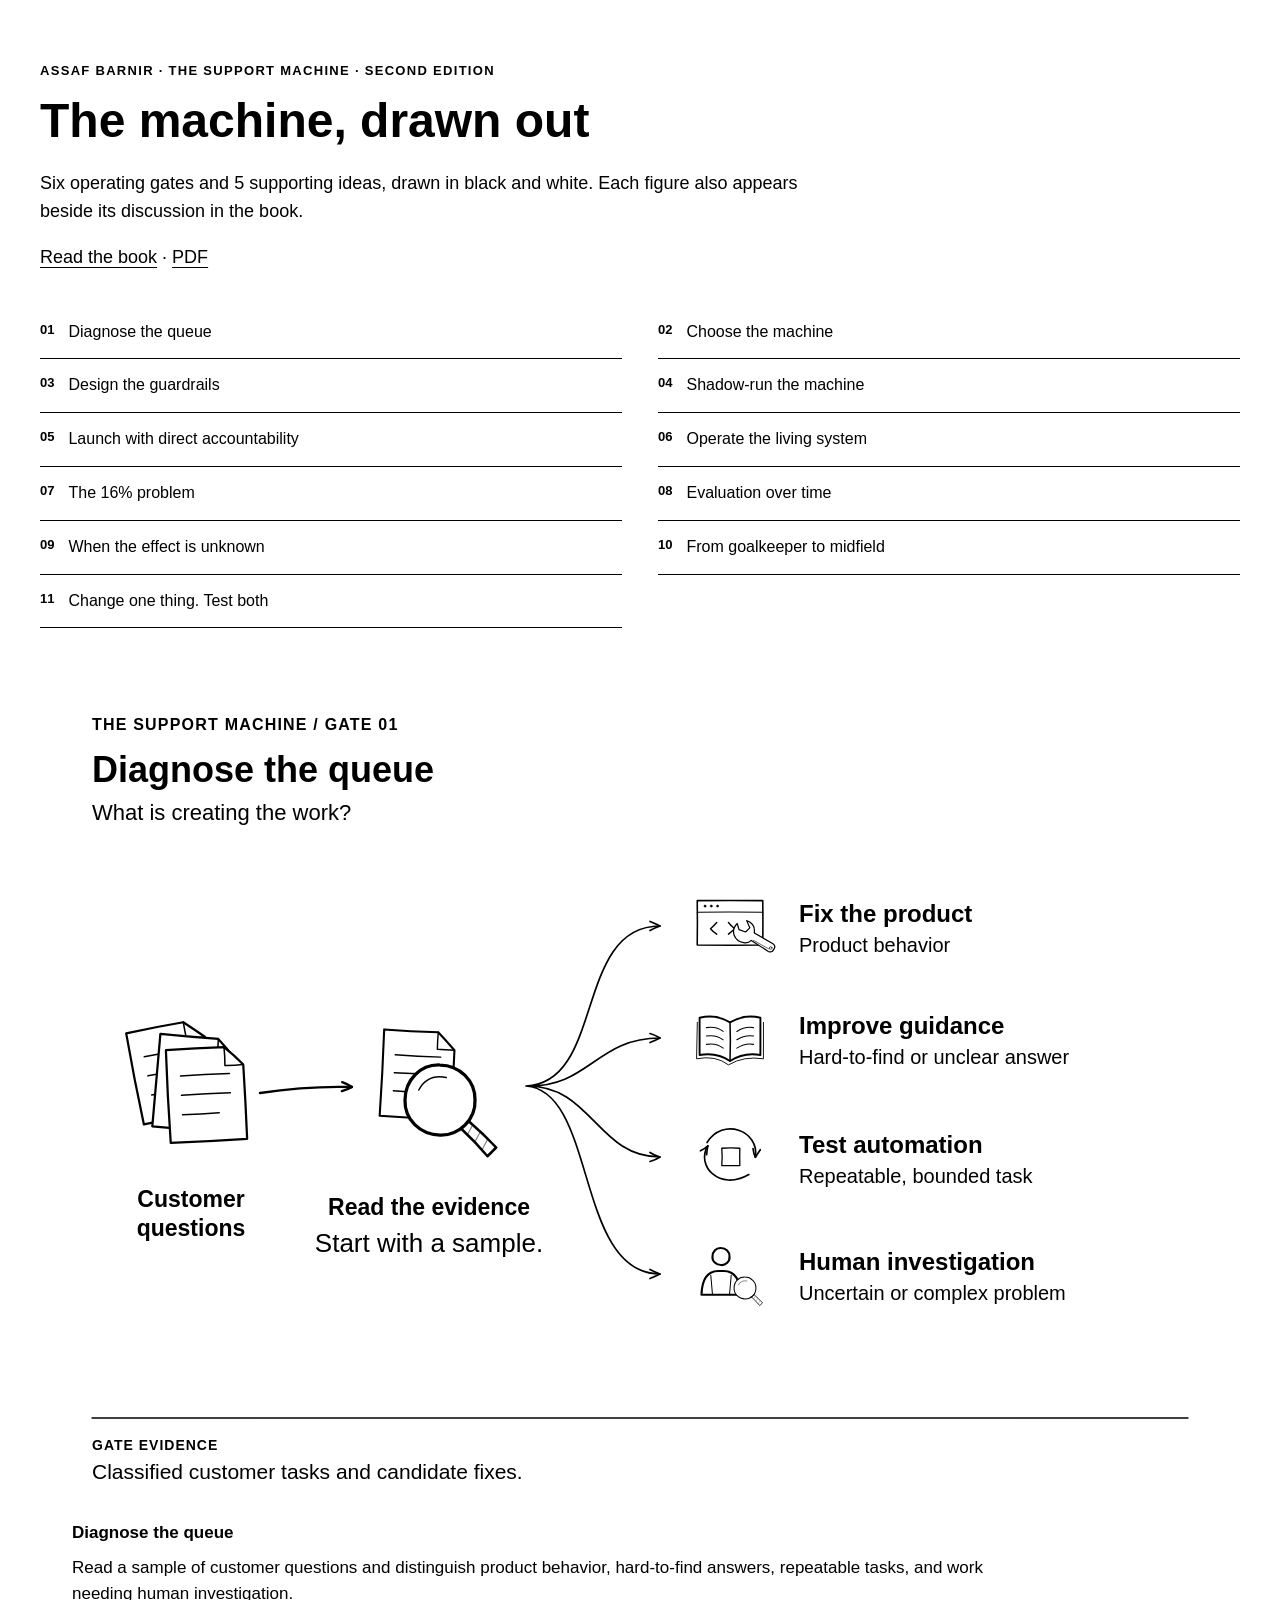
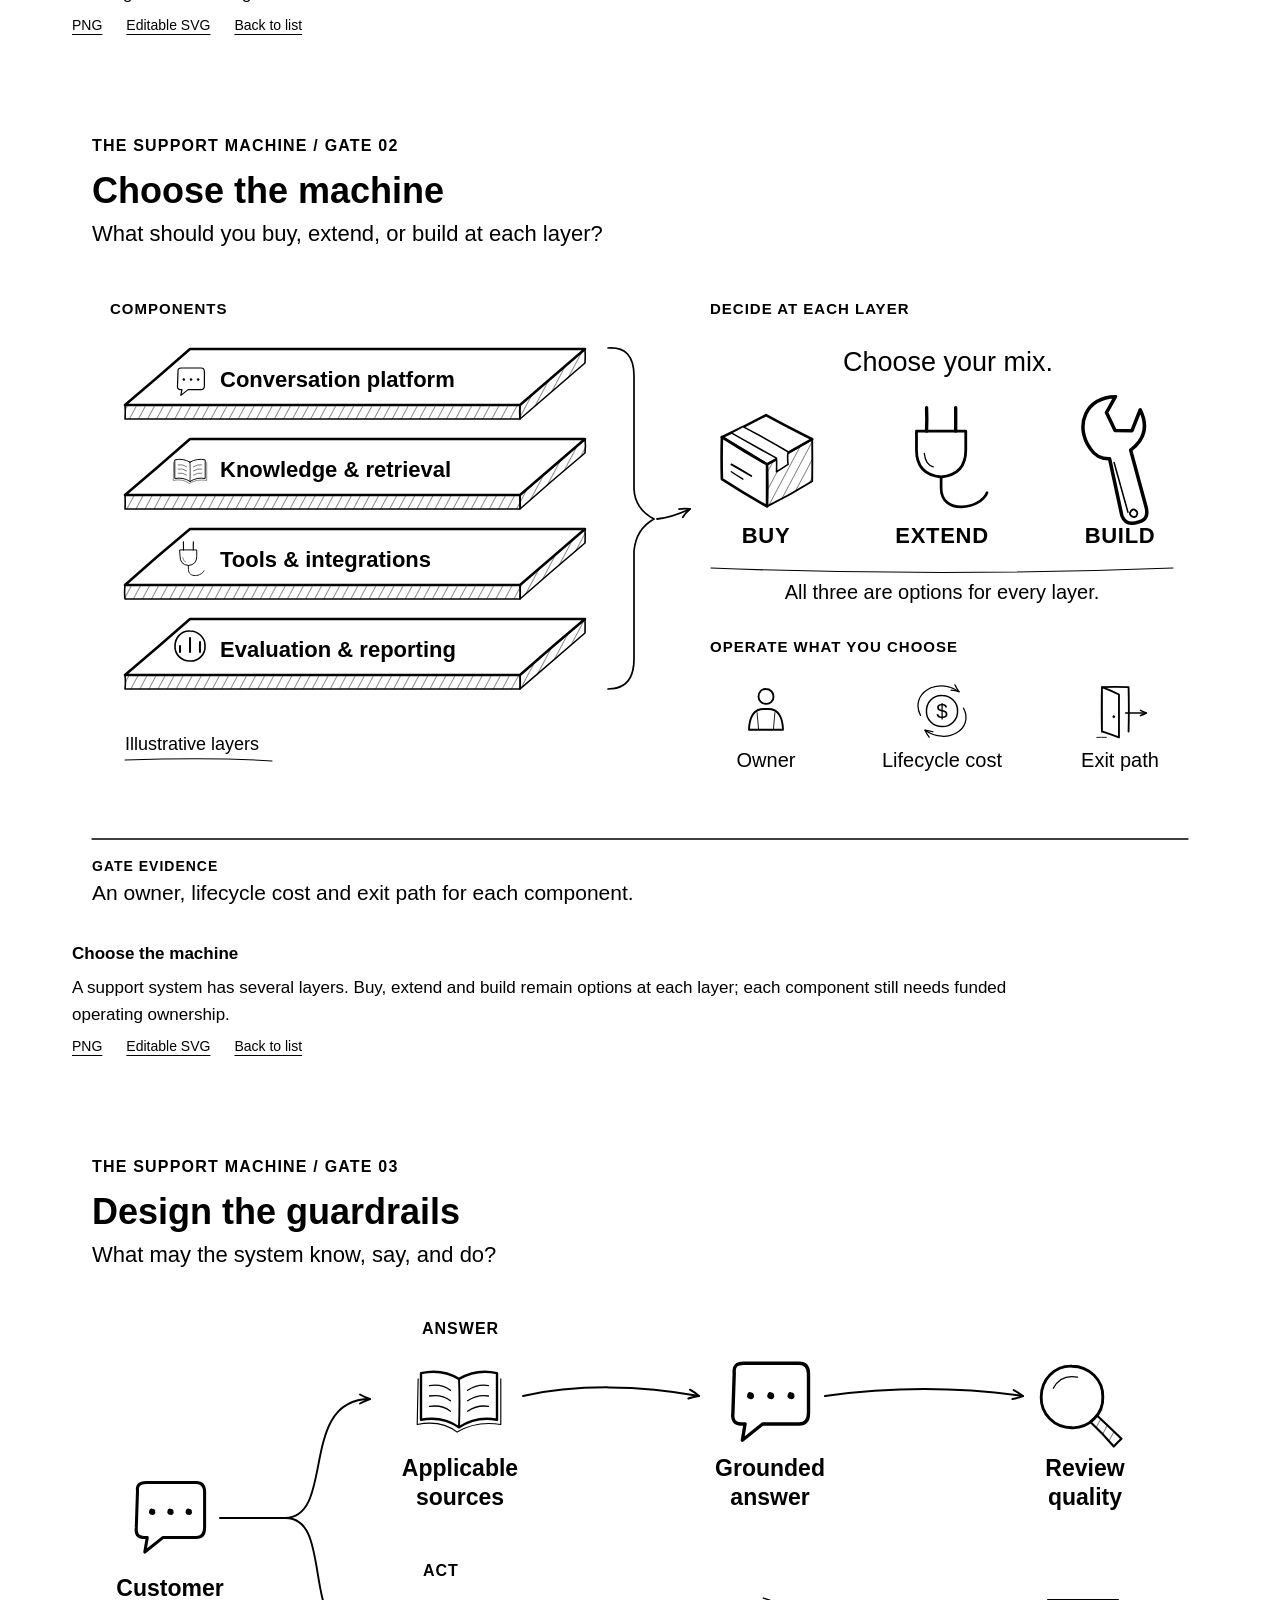
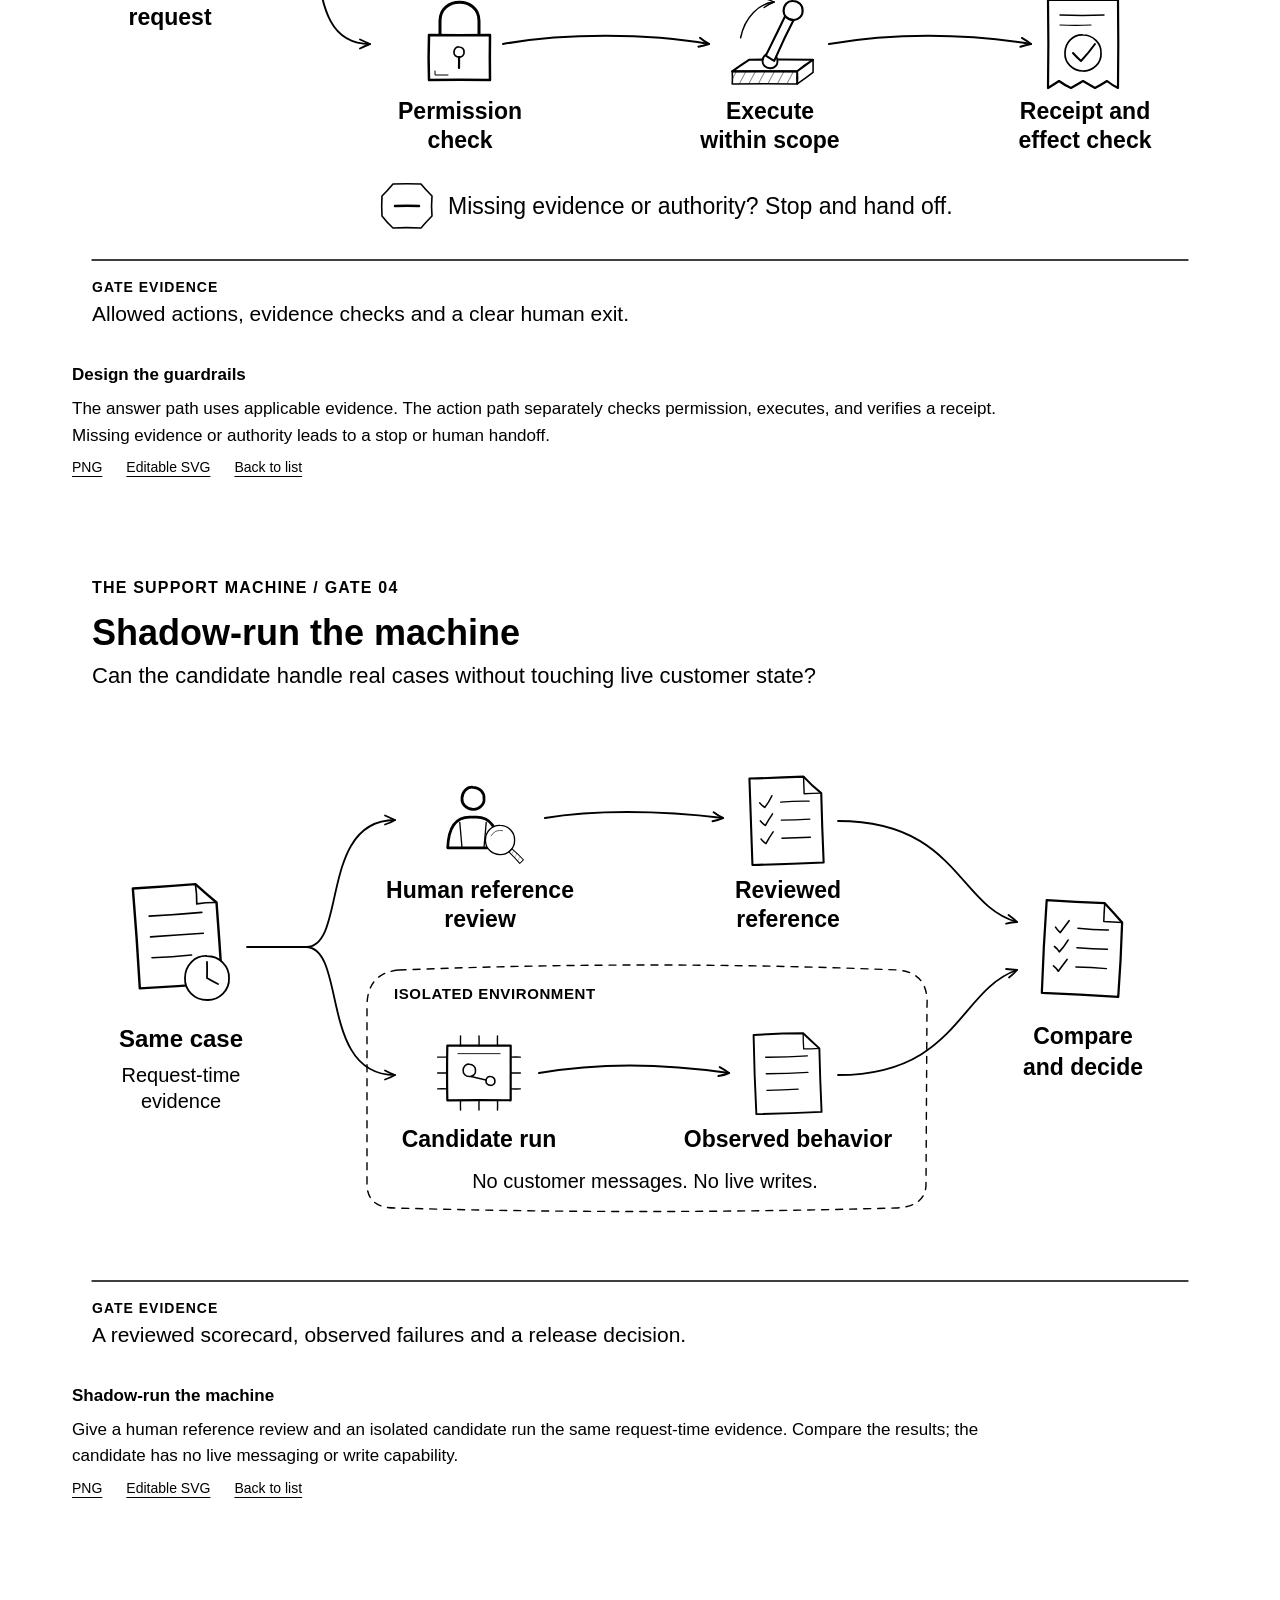
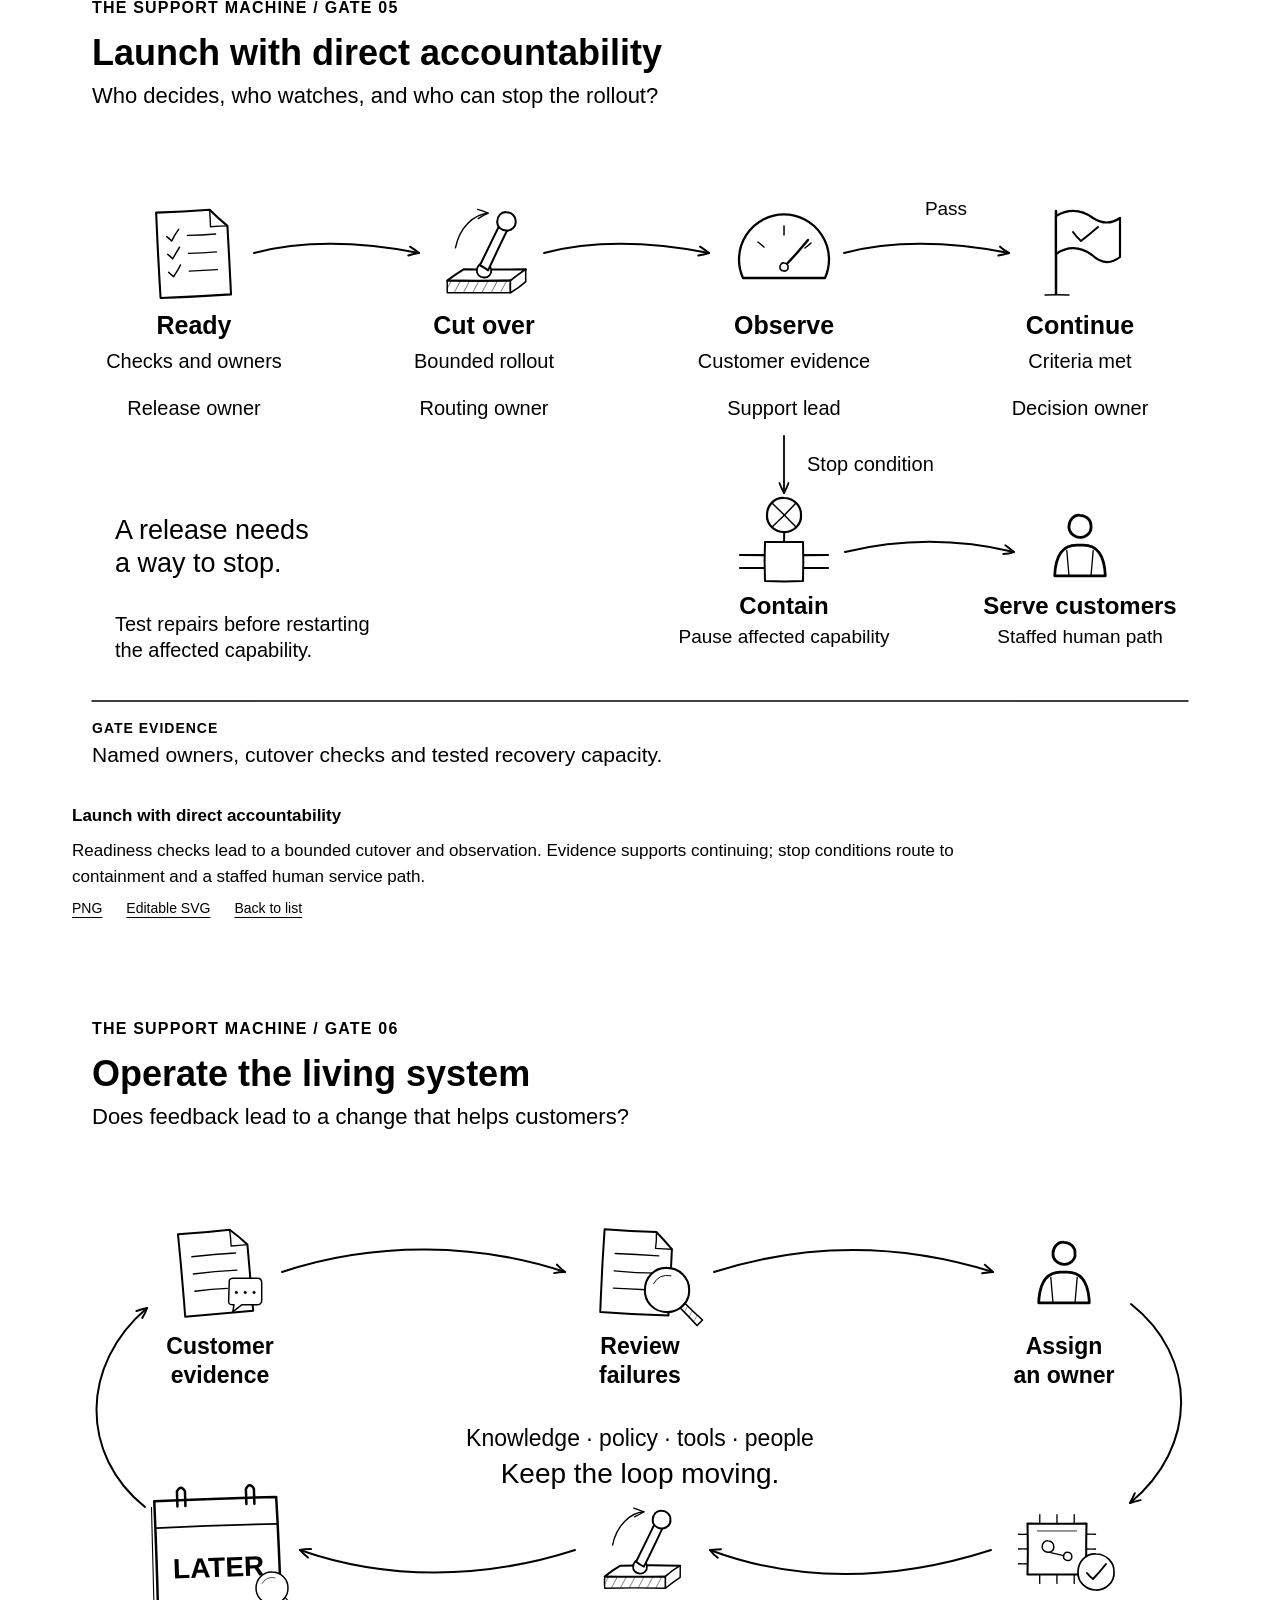
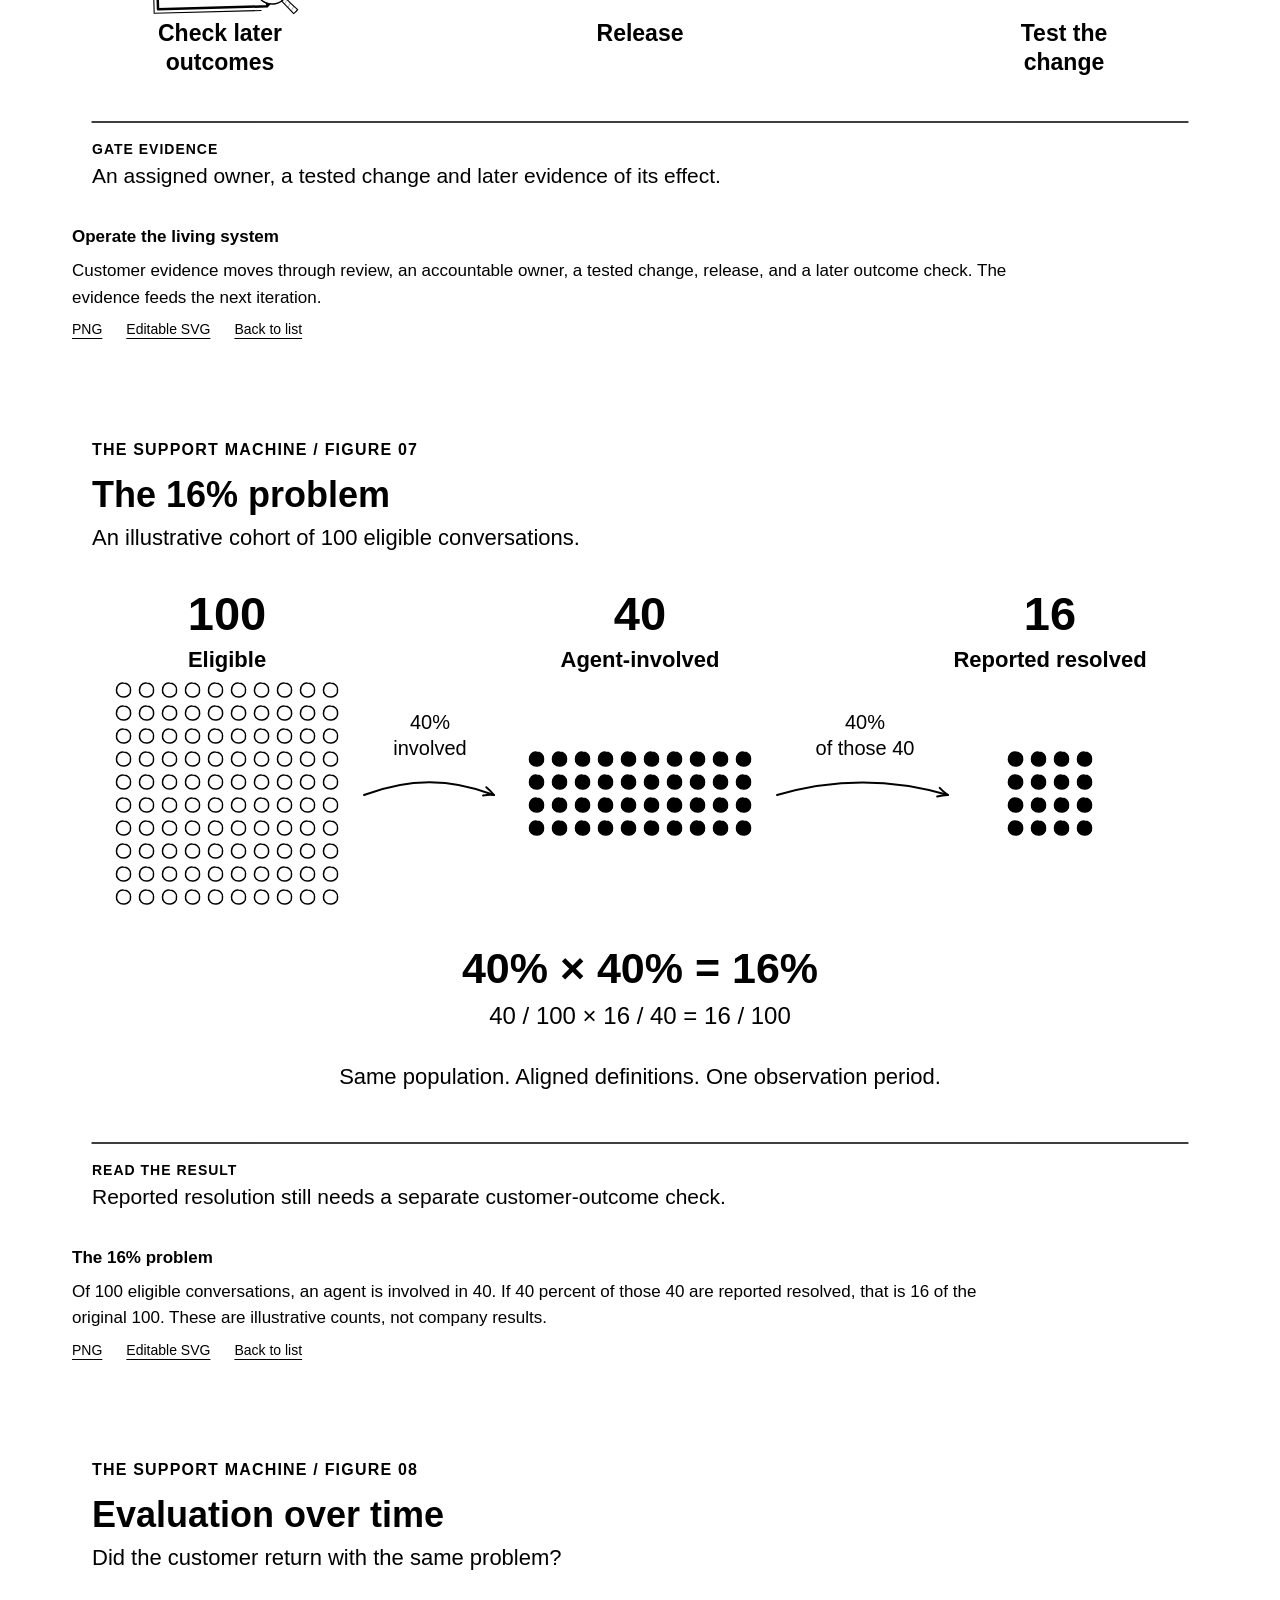
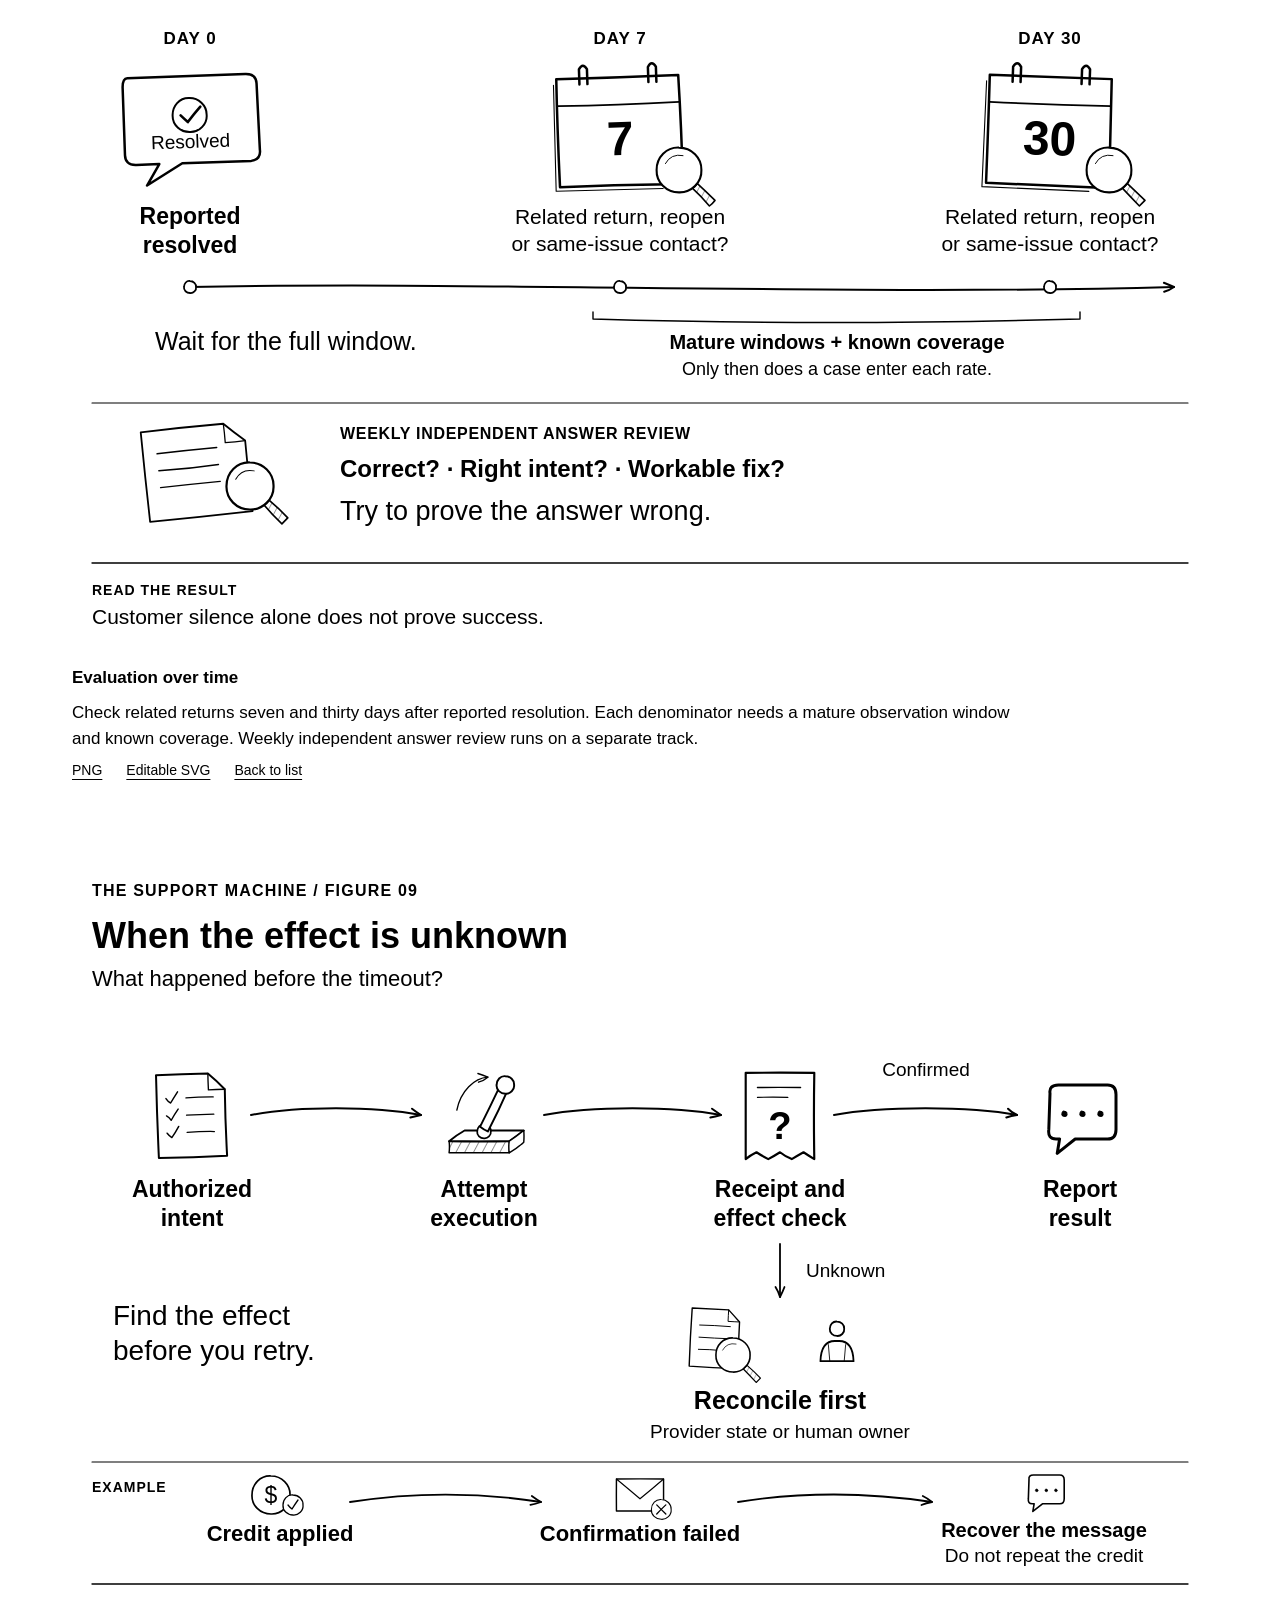
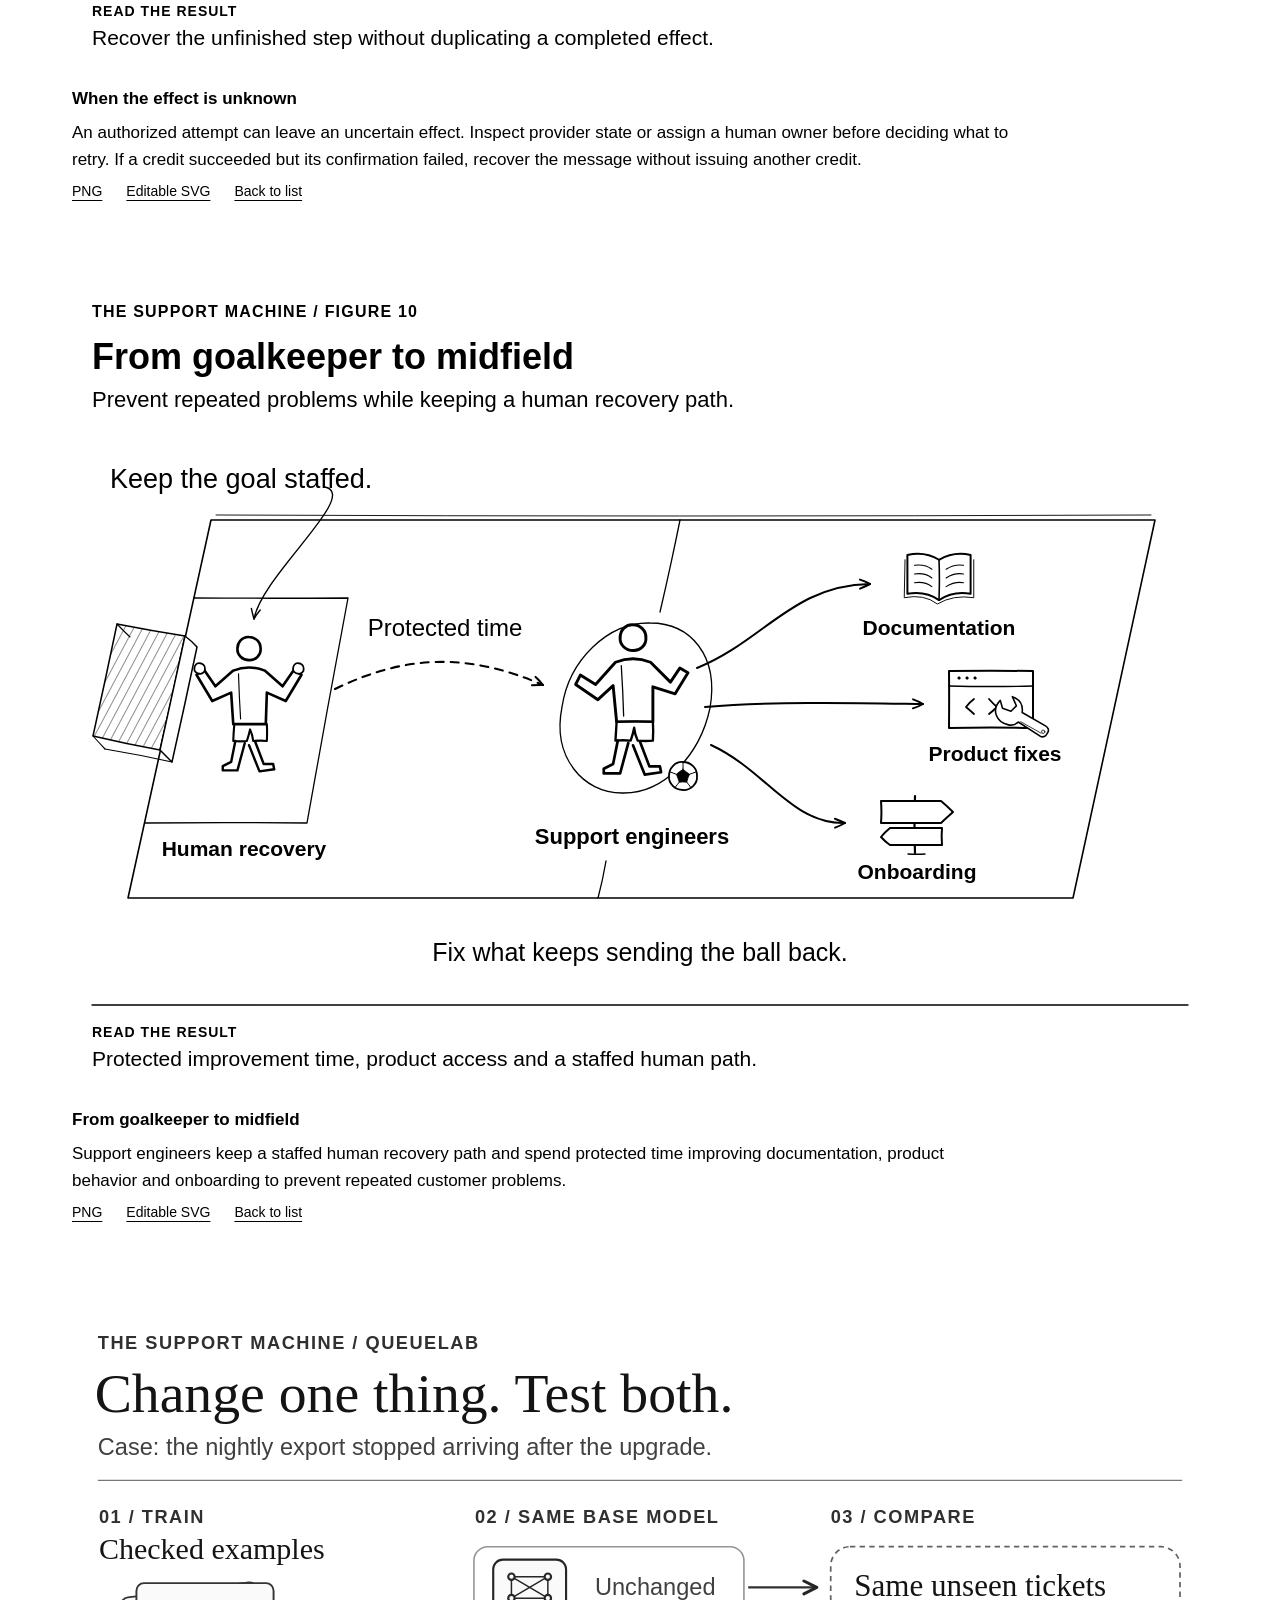
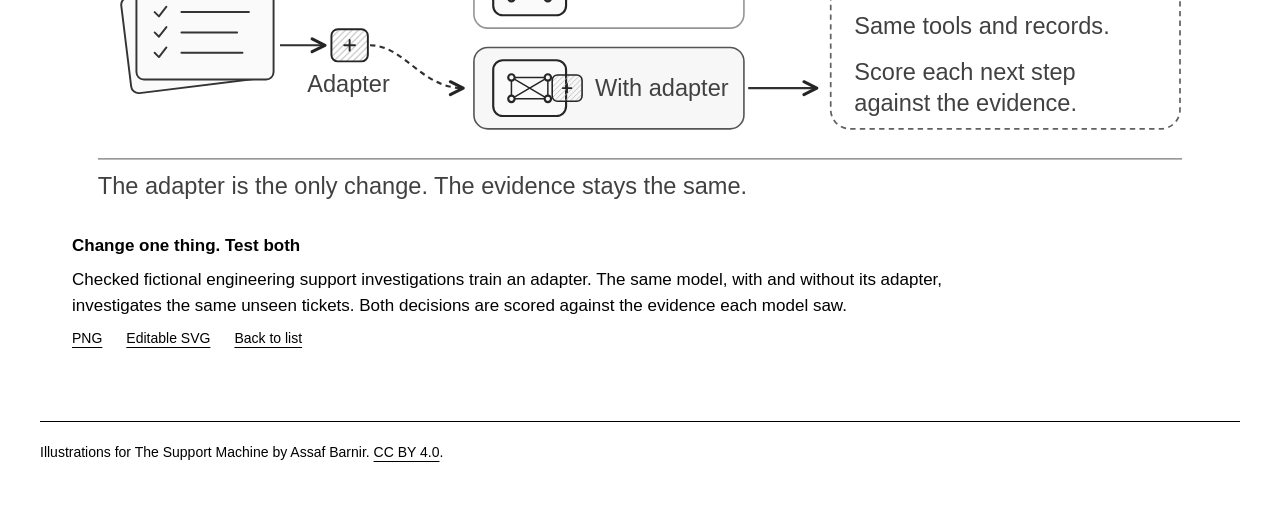
==== commit 574070ac: "Publish the QueueLab case in the v0.5 book printing" ====
--- a/docs/illustrations/index.html
+++ b/docs/illustrations/index.html
@@ -1,7 +1,7 @@
 <!doctype html>
 <html lang="en"><head><meta charset="utf-8"><meta name="viewport" content="width=device-width,initial-scale=1"><title>The Support Machine · Illustrations</title><meta name="author" content="Assaf Barnir">
 <style>*{box-sizing:border-box}html{scroll-behavior:smooth}body{margin:0;background:white;color:black;font-family:Arial,Helvetica,sans-serif;line-height:1.55}main{max-width:1264px;padding:48px 32px;margin:auto}.eyebrow{font-size:13px;letter-spacing:.1em;text-transform:uppercase;font-weight:bold}h1{font-size:clamp(32px,4vw,48px);line-height:1.1;margin:14px 0 22px}header>p{font-size:18px;max-width:800px}a{color:inherit;text-underline-offset:4px}nav{display:grid;grid-template-columns:1fr 1fr;gap:0 36px;margin:34px 0 60px}nav a{padding:14px 0;border-bottom:1px solid black;font-size:16px;text-decoration:none;display:flex;gap:14px}nav a:hover{text-decoration:underline}nav span{font-weight:bold;font-size:13px}figure{margin:0 0 72px;scroll-margin-top:24px}figure img{display:block;width:100%;height:auto}figcaption{max-width:940px;margin:12px 32px;font-size:17px}figcaption p{margin:8px 0}.files{display:flex;gap:24px;font-size:14px}footer{border-top:1px solid black;padding-top:20px;font-size:14px}a:focus-visible{outline:2px solid black;outline-offset:4px}@media(max-width:700px){main{padding:28px 12px}nav{grid-template-columns:1fr;margin-bottom:36px}figcaption{margin:12px}figure{margin-bottom:42px}}@media(prefers-reduced-motion:reduce){html{scroll-behavior:auto}}@media print{main{padding:0}header,nav,.files,footer{display:none}figure{break-inside:avoid;margin-bottom:24px}figcaption{font-size:12px}}
-</style></head><body><main id="top"><header><p class="eyebrow">Assaf Barnir · The Support Machine · Second Edition</p><h1>The machine, drawn out</h1><p>Six operating gates and four supporting ideas, drawn in black and white. Each figure also appears beside its discussion in the book.</p><p><a href="../book.html">Read the book</a> · <a href="../the-support-machine-second-edition.pdf">PDF</a></p></header><nav aria-label="Illustrations"><a href="#01-diagnose-the-queue"><span>01</span>Diagnose the queue</a>
+</style></head><body><main id="top"><header><p class="eyebrow">Assaf Barnir · The Support Machine · Second Edition</p><h1>The machine, drawn out</h1><p>Six operating gates and 5 supporting ideas, drawn in black and white. Each figure also appears beside its discussion in the book.</p><p><a href="../book.html">Read the book</a> · <a href="../the-support-machine-second-edition.pdf">PDF</a></p></header><nav aria-label="Illustrations"><a href="#01-diagnose-the-queue"><span>01</span>Diagnose the queue</a>
 <a href="#02-choose-the-machine"><span>02</span>Choose the machine</a>
 <a href="#03-design-the-guardrails"><span>03</span>Design the guardrails</a>
 <a href="#04-shadow-run-the-machine"><span>04</span>Shadow-run the machine</a>
@@ -10,7 +10,8 @@
 <a href="#07-the-sixteen-percent-problem"><span>07</span>The 16% problem</a>
 <a href="#08-evaluation-over-time"><span>08</span>Evaluation over time</a>
 <a href="#09-when-the-effect-is-unknown"><span>09</span>When the effect is unknown</a>
-<a href="#10-from-goalkeeper-to-midfield"><span>10</span>From goalkeeper to midfield</a></nav><figure id="01-diagnose-the-queue"><img src="01-diagnose-the-queue.svg" width="1200" height="820" alt="Read a sample of customer questions and distinguish product behavior, hard-to-find answers, repeatable tasks, and work needing human investigation." loading="lazy"><figcaption><p><strong>Diagnose the queue</strong></p><p>Read a sample of customer questions and distinguish product behavior, hard-to-find answers, repeatable tasks, and work needing human investigation.</p><p class="files"><a href="01-diagnose-the-queue.png" download>PNG</a><a href="01-diagnose-the-queue.svg" download>Editable SVG</a><a href="#top">Back to list</a></p></figcaption></figure>
+<a href="#10-from-goalkeeper-to-midfield"><span>10</span>From goalkeeper to midfield</a>
+<a href="#11-queuelab-post-training"><span>11</span>Change one thing. Test both</a></nav><figure id="01-diagnose-the-queue"><img src="01-diagnose-the-queue.svg" width="1200" height="820" alt="Read a sample of customer questions and distinguish product behavior, hard-to-find answers, repeatable tasks, and work needing human investigation." loading="lazy"><figcaption><p><strong>Diagnose the queue</strong></p><p>Read a sample of customer questions and distinguish product behavior, hard-to-find answers, repeatable tasks, and work needing human investigation.</p><p class="files"><a href="01-diagnose-the-queue.png" download>PNG</a><a href="01-diagnose-the-queue.svg" download>Editable SVG</a><a href="#top">Back to list</a></p></figcaption></figure>
 <figure id="02-choose-the-machine"><img src="02-choose-the-machine.svg" width="1200" height="820" alt="A support system has several layers. Buy, extend and build remain options at each layer; each component still needs funded operating ownership." loading="lazy"><figcaption><p><strong>Choose the machine</strong></p><p>A support system has several layers. Buy, extend and build remain options at each layer; each component still needs funded operating ownership.</p><p class="files"><a href="02-choose-the-machine.png" download>PNG</a><a href="02-choose-the-machine.svg" download>Editable SVG</a><a href="#top">Back to list</a></p></figcaption></figure>
 <figure id="03-design-the-guardrails"><img src="03-design-the-guardrails.svg" width="1200" height="820" alt="The answer path uses applicable evidence. The action path separately checks permission, executes, and verifies a receipt. Missing evidence or authority leads to a stop or human handoff." loading="lazy"><figcaption><p><strong>Design the guardrails</strong></p><p>The answer path uses applicable evidence. The action path separately checks permission, executes, and verifies a receipt. Missing evidence or authority leads to a stop or human handoff.</p><p class="files"><a href="03-design-the-guardrails.png" download>PNG</a><a href="03-design-the-guardrails.svg" download>Editable SVG</a><a href="#top">Back to list</a></p></figcaption></figure>
 <figure id="04-shadow-run-the-machine"><img src="04-shadow-run-the-machine.svg" width="1200" height="820" alt="Give a human reference review and an isolated candidate run the same request-time evidence. Compare the results; the candidate has no live messaging or write capability." loading="lazy"><figcaption><p><strong>Shadow-run the machine</strong></p><p>Give a human reference review and an isolated candidate run the same request-time evidence. Compare the results; the candidate has no live messaging or write capability.</p><p class="files"><a href="04-shadow-run-the-machine.png" download>PNG</a><a href="04-shadow-run-the-machine.svg" download>Editable SVG</a><a href="#top">Back to list</a></p></figcaption></figure>
@@ -19,4 +20,5 @@
 <figure id="07-the-sixteen-percent-problem"><img src="07-the-sixteen-percent-problem.svg" width="1200" height="820" alt="Of 100 eligible conversations, an agent is involved in 40. If 40 percent of those 40 are reported resolved, that is 16 of the original 100. These are illustrative counts, not company results." loading="lazy"><figcaption><p><strong>The 16% problem</strong></p><p>Of 100 eligible conversations, an agent is involved in 40. If 40 percent of those 40 are reported resolved, that is 16 of the original 100. These are illustrative counts, not company results.</p><p class="files"><a href="07-the-sixteen-percent-problem.png" download>PNG</a><a href="07-the-sixteen-percent-problem.svg" download>Editable SVG</a><a href="#top">Back to list</a></p></figcaption></figure>
 <figure id="08-evaluation-over-time"><img src="08-evaluation-over-time.svg" width="1200" height="820" alt="Check related returns seven and thirty days after reported resolution. Each denominator needs a mature observation window and known coverage. Weekly independent answer review runs on a separate track." loading="lazy"><figcaption><p><strong>Evaluation over time</strong></p><p>Check related returns seven and thirty days after reported resolution. Each denominator needs a mature observation window and known coverage. Weekly independent answer review runs on a separate track.</p><p class="files"><a href="08-evaluation-over-time.png" download>PNG</a><a href="08-evaluation-over-time.svg" download>Editable SVG</a><a href="#top">Back to list</a></p></figcaption></figure>
 <figure id="09-when-the-effect-is-unknown"><img src="09-when-the-effect-is-unknown.svg" width="1200" height="820" alt="An authorized attempt can leave an uncertain effect. Inspect provider state or assign a human owner before deciding what to retry. If a credit succeeded but its confirmation failed, recover the message without issuing another credit." loading="lazy"><figcaption><p><strong>When the effect is unknown</strong></p><p>An authorized attempt can leave an uncertain effect. Inspect provider state or assign a human owner before deciding what to retry. If a credit succeeded but its confirmation failed, recover the message without issuing another credit.</p><p class="files"><a href="09-when-the-effect-is-unknown.png" download>PNG</a><a href="09-when-the-effect-is-unknown.svg" download>Editable SVG</a><a href="#top">Back to list</a></p></figcaption></figure>
-<figure id="10-from-goalkeeper-to-midfield"><img src="10-from-goalkeeper-to-midfield.svg" width="1200" height="820" alt="Support engineers keep a staffed human recovery path and spend protected time improving documentation, product behavior and onboarding to prevent repeated customer problems." loading="lazy"><figcaption><p><strong>From goalkeeper to midfield</strong></p><p>Support engineers keep a staffed human recovery path and spend protected time improving documentation, product behavior and onboarding to prevent repeated customer problems.</p><p class="files"><a href="10-from-goalkeeper-to-midfield.png" download>PNG</a><a href="10-from-goalkeeper-to-midfield.svg" download>Editable SVG</a><a href="#top">Back to list</a></p></figcaption></figure><footer>Illustrations for The Support Machine by Assaf Barnir. <a href="https://creativecommons.org/licenses/by/4.0/">CC BY 4.0</a>.</footer></main></body></html>+<figure id="10-from-goalkeeper-to-midfield"><img src="10-from-goalkeeper-to-midfield.svg" width="1200" height="820" alt="Support engineers keep a staffed human recovery path and spend protected time improving documentation, product behavior and onboarding to prevent repeated customer problems." loading="lazy"><figcaption><p><strong>From goalkeeper to midfield</strong></p><p>Support engineers keep a staffed human recovery path and spend protected time improving documentation, product behavior and onboarding to prevent repeated customer problems.</p><p class="files"><a href="10-from-goalkeeper-to-midfield.png" download>PNG</a><a href="10-from-goalkeeper-to-midfield.svg" download>Editable SVG</a><a href="#top">Back to list</a></p></figcaption></figure>
+<figure id="11-queuelab-post-training"><img src="11-queuelab-post-training.svg" width="1120" height="490" alt="Checked fictional engineering support investigations train an adapter. The same model, with and without its adapter, investigates the same unseen tickets. Both decisions are scored against the evidence each model saw." loading="lazy"><figcaption><p><strong>Change one thing. Test both</strong></p><p>Checked fictional engineering support investigations train an adapter. The same model, with and without its adapter, investigates the same unseen tickets. Both decisions are scored against the evidence each model saw.</p><p class="files"><a href="11-queuelab-post-training.png" download>PNG</a><a href="11-queuelab-post-training.svg" download>Editable SVG</a><a href="#top">Back to list</a></p></figcaption></figure><footer>Illustrations for The Support Machine by Assaf Barnir. <a href="https://creativecommons.org/licenses/by/4.0/">CC BY 4.0</a>.</footer></main></body></html>
